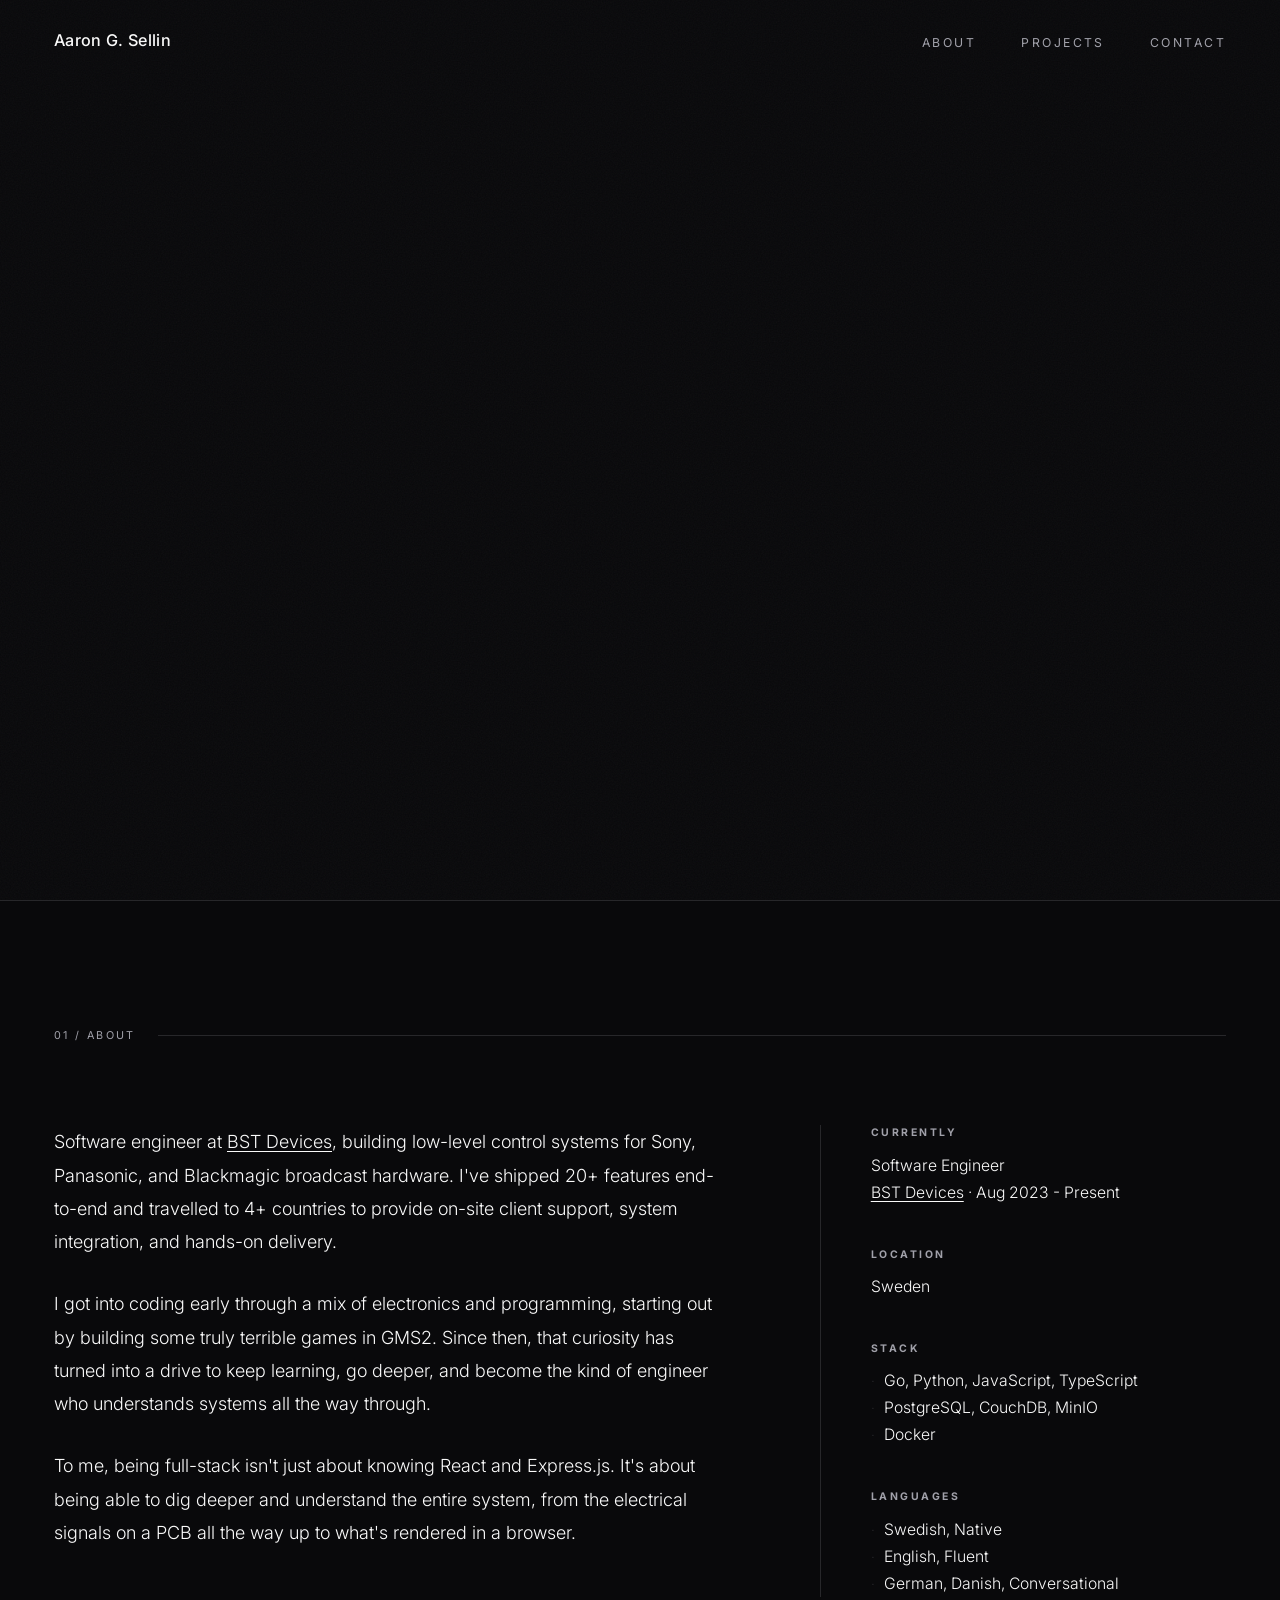
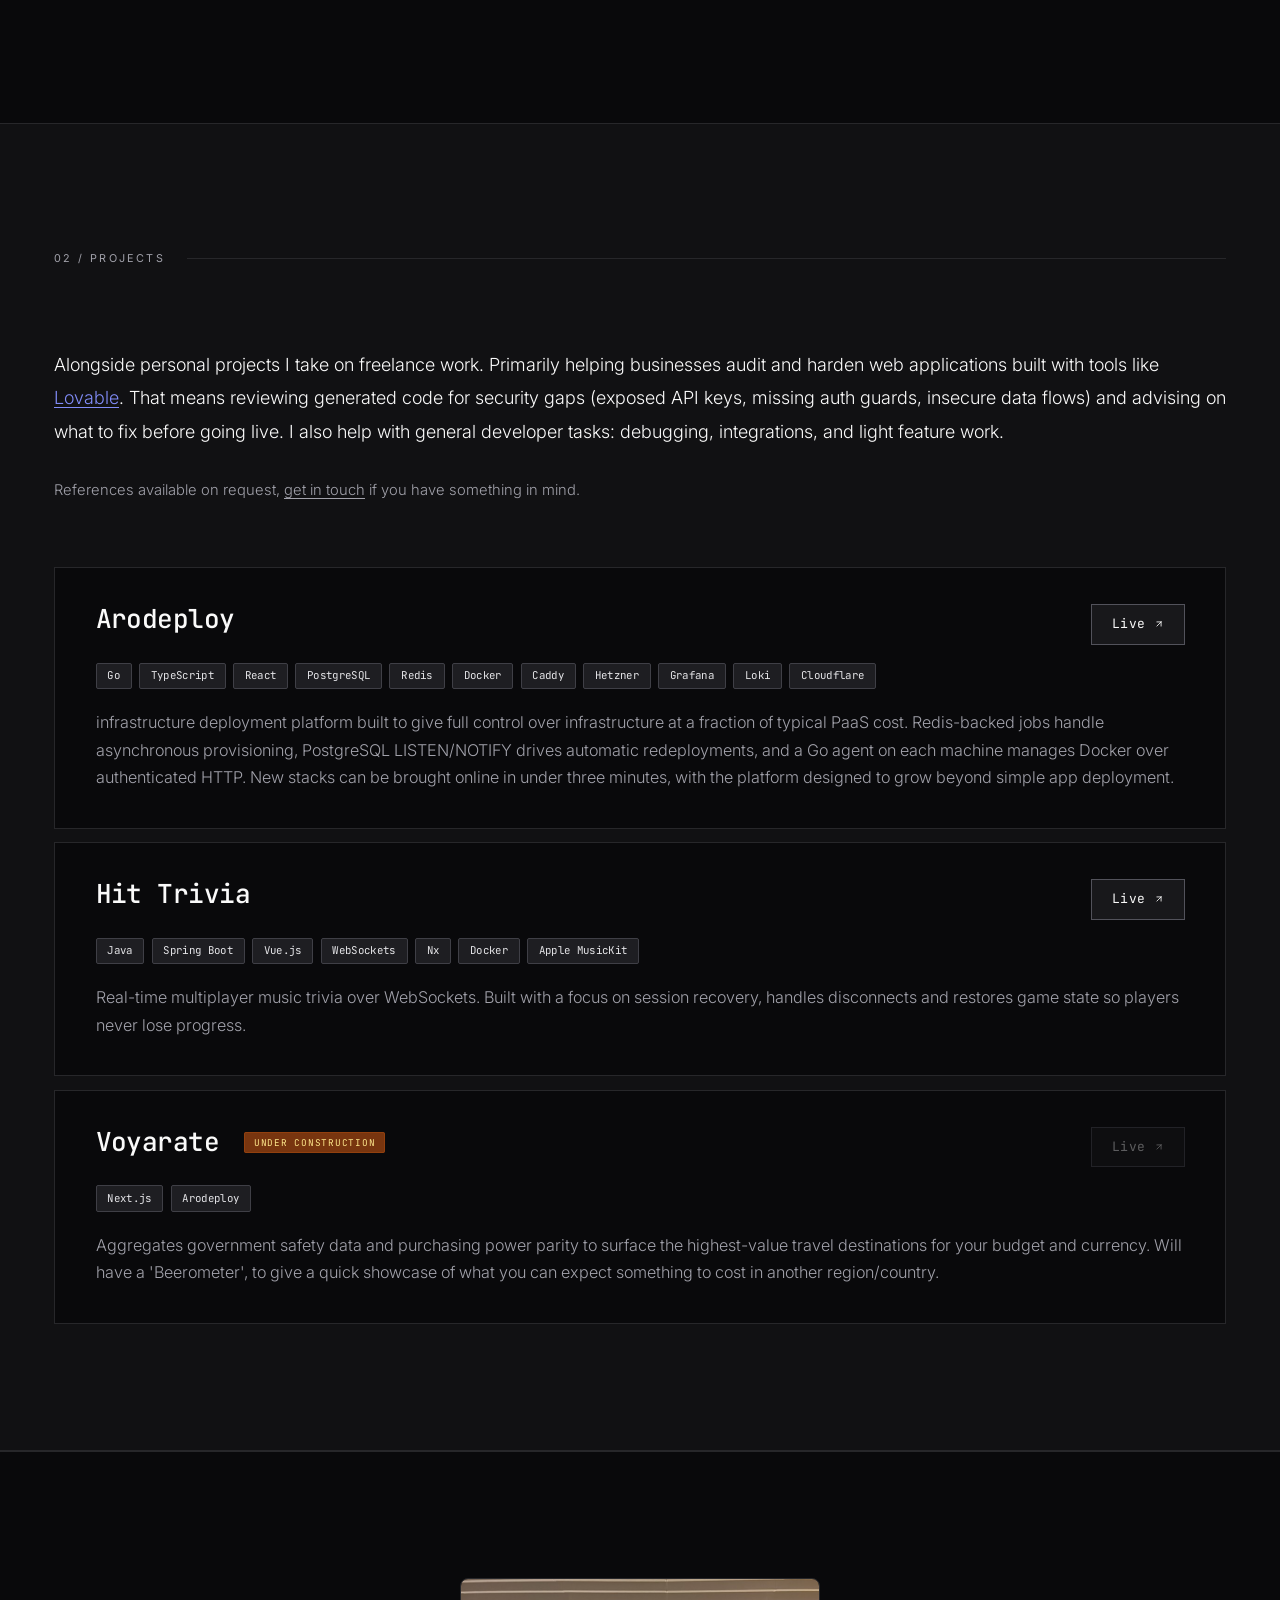
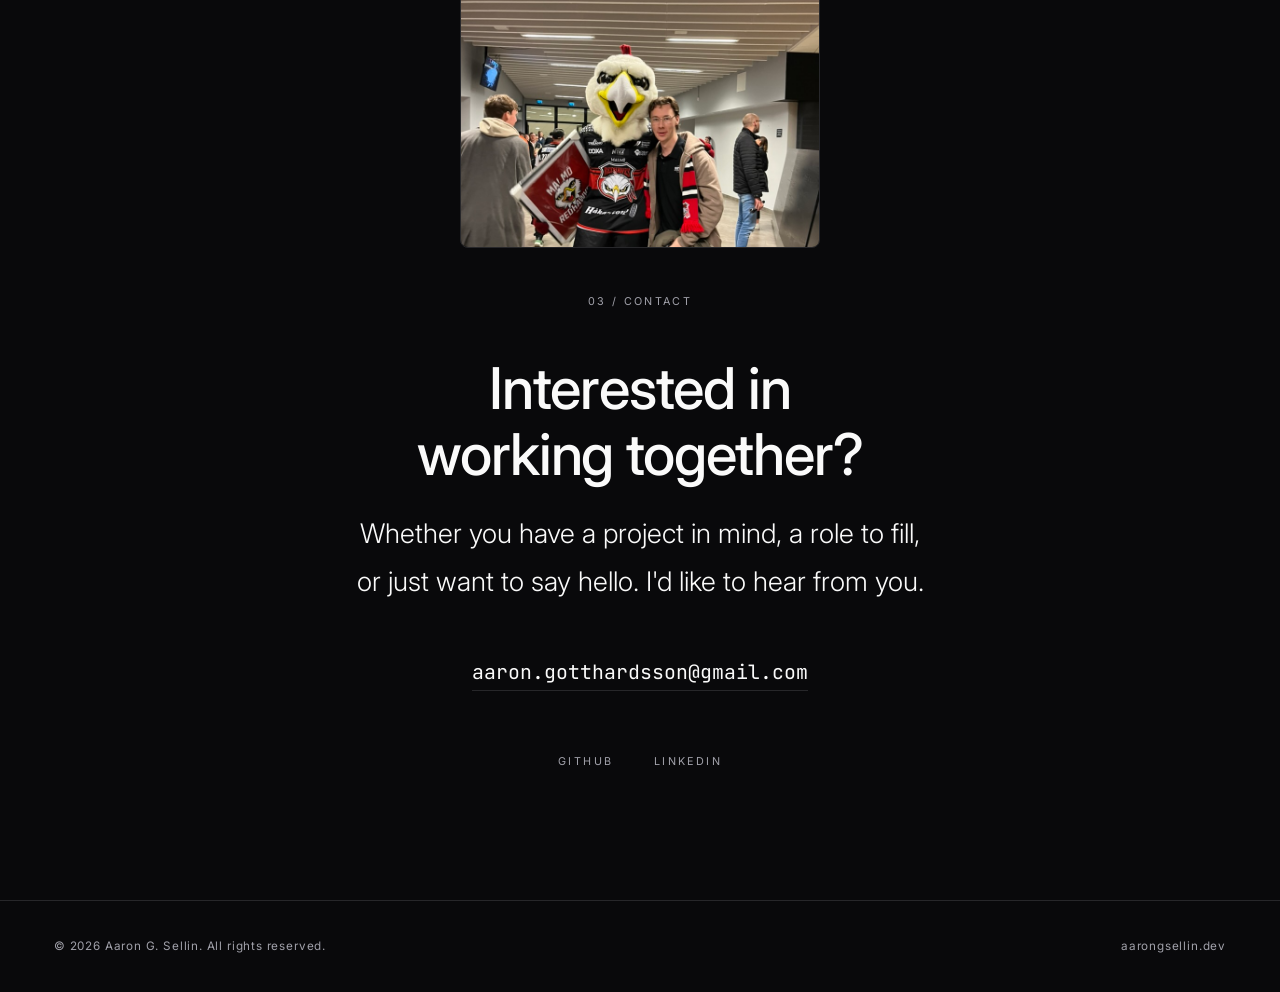
==== index.html @ 0155f25c "fix" ====
<!doctype html>
<html lang="en">
  <head>
    <meta charset="UTF-8" />
    <meta name="viewport" content="width=device-width, initial-scale=1.0" />
    <meta
      name="description"
      content="Aaron G. Sellin, Software Engineer based in Sweden, building systems that work at scale."
    />
    <title>Aaron G. Sellin</title>
    <link rel="icon" type="image/jpeg" href="me.jpeg" />

    <link rel="preconnect" href="https://fonts.googleapis.com" />
    <link rel="preconnect" href="https://fonts.gstatic.com" crossorigin />
    <link
      href="https://fonts.googleapis.com/css2?family=JetBrains+Mono:wght@400;500&family=Playfair+Display:wght@400;600&family=Inter:wght@300;400;500&display=swap"
      rel="stylesheet"
    />

    <style>
      *,
      *::before,
      *::after {
        box-sizing: border-box;
        margin: 0;
        padding: 0;
      }

      :root {
        --bg: #09090b;
        --surface: #111113;
        --border: #27272a;
        --text: #fafafa;
        --muted: #a1a1aa;
        --accent: #818cf8;
        --ease: cubic-bezier(0.16, 1, 0.3, 1);
      }

      html {
        scroll-behavior: smooth;
        font-size: 18px;
      }

      body {
        font-family: "Inter", system-ui, sans-serif;
        background: var(--bg);
        color: var(--text);
        line-height: 1.6;
        overflow-x: hidden;
        -webkit-font-smoothing: antialiased;
        scrollbar-width: none;
      }
      body::-webkit-scrollbar {
        display: none;
      }

      /* ─── NOISE GRAIN OVERLAY ────────────────────────────── */
      body::after {
        content: "";
        position: fixed;
        inset: 0;
        pointer-events: none;
        z-index: 9998;
        opacity: 0.04;
        background-image: url("data:image/svg+xml,%3Csvg xmlns='http://www.w3.org/2000/svg' width='300' height='300'%3E%3Cfilter id='n'%3E%3CfeTurbulence type='fractalNoise' baseFrequency='0.75' numOctaves='4' stitchTiles='stitch'/%3E%3C/filter%3E%3Crect width='300' height='300' filter='url(%23n)'/%3E%3C/svg%3E");
        background-repeat: repeat;
        background-size: 300px 300px;
      }

      /* ═══════════════════════════════════════
       INTRO OVERLAY
    ═══════════════════════════════════════ */
      #intro {
        position: fixed;
        inset: 0;
        background: #09090b;
        z-index: 10000;
        display: flex;
        flex-direction: row;
        align-items: center;
        justify-content: center;
        gap: 2.5rem;
        transition: transform 1.2s cubic-bezier(0.76, 0, 0.24, 1);
      }
      #intro.away {
        transform: translateY(-100%);
      }

      .intro-photo {
        width: clamp(200px, 15vw, 200px);
        height: clamp(200px, 15vw, 200px);
        border-radius: 80%;
        object-fit: cover;
        object-position: center middle;
        border: 1px solid #27272a;
        opacity: 0;
        animation: fadeUp 0.9s var(--ease) 0.6s forwards;
        flex-shrink: 0;
      }

      .intro-text {
        display: flex;
        flex-direction: column;
        gap: 1rem;
      }

      .intro-rule {
        width: 44px;
        height: 1px;
        background: #fafafa;
        transform-origin: left;
        transform: scaleX(0);
        animation: ruleIn 0.65s var(--ease) 0.3s forwards;
      }
      @keyframes ruleIn {
        to {
          transform: scaleX(1);
        }
      }

      .intro-name {
        font-family: "Playfair Display", serif;
        font-size: clamp(2.5rem, 7vw, 5.5rem);
        color: #fafafa;
        font-weight: 400;
        letter-spacing: 0.05em;
        opacity: 0;
        transform: translateY(12px);
        animation: fadeUp 0.9s var(--ease) 0.75s forwards;
      }
      .intro-sub {
        font-size: 0.62rem;
        letter-spacing: 0.28em;
        text-transform: uppercase;
        color: #71717a;
        opacity: 0;
        animation: fadeUp 0.8s var(--ease) 1.05s forwards;
      }
      @keyframes fadeUp {
        to {
          opacity: 1;
          transform: translateY(0);
        }
      }

      /* ═══════════════════════════════════════
       SITE WRAPPER
    ═══════════════════════════════════════ */
      #site {
        opacity: 0;
        transition: opacity 0.55s ease;
      }
      #site.visible {
        opacity: 1;
      }

      /* ═══════════════════════════════════════
       NAV
    ═══════════════════════════════════════ */
      #nav {
        position: fixed;
        top: 0;
        left: 0;
        right: 0;
        z-index: 100;
        padding: 1.5rem 3rem;
        display: flex;
        align-items: center;
        justify-content: space-between;
        border-bottom: 1px solid transparent;
        transition:
          background 0.4s ease,
          border-color 0.4s ease;
      }
      #nav.scrolled {
        background: rgba(9, 9, 11, 0.88);
        backdrop-filter: blur(16px);
        -webkit-backdrop-filter: blur(16px);
        border-color: var(--border);
      }

      .nav-logo {
        font-family: "Inter", system-ui, sans-serif;
        font-size: 0.9rem;
        font-weight: 500;
        letter-spacing: 0.02em;
        color: var(--text);
        text-decoration: none;
      }

      .nav-links {
        list-style: none;
        display: flex;
        gap: 2.5rem;
      }
      .nav-links a {
        font-size: 0.68rem;
        letter-spacing: 0.2em;
        text-transform: uppercase;
        color: var(--muted);
        text-decoration: none;
        transition: color 0.25s ease;
      }
      .nav-links a:hover {
        color: var(--text);
      }

      /* ═══════════════════════════════════════
       HERO
    ═══════════════════════════════════════ */
      #hero {
        min-height: 100vh;
        display: flex;
        flex-direction: column;
        justify-content: flex-end;
        padding: 8rem 3rem 5.5rem;
        position: relative;
      }

      .hero-inner {
        display: flex;
        align-items: center;
        gap: 2rem;
      }

      .hero-left {
        flex: 1;
        min-width: 0;
      }

      .hero-right {
        flex-shrink: 0;
      }

      .hero-side-photo {
        width: clamp(240px, 28vw, 420px);
        aspect-ratio: 2 / 3;
        object-fit: cover;
        object-position: center top;
        border-radius: 8px;
        border: 1px solid var(--border);
        opacity: 0;
        transform: translateY(10px);
        transition:
          opacity 0.9s ease 0.4s,
          transform 0.9s ease 0.4s;
      }
      body.ready .hero-side-photo {
        opacity: 1;
        transform: none;
      }

      .hero-name-row {
        display: flex;
        align-items: flex-end;
        gap: 3rem;
        margin-bottom: 3rem;
      }

      .hero-eyebrow {
        font-size: 0.62rem;
        letter-spacing: 0.25em;
        text-transform: uppercase;
        color: var(--muted);
        margin-bottom: 2.5rem;
        opacity: 0;
        transform: translateY(8px);
        transition:
          opacity 0.75s ease 0s,
          transform 0.75s ease 0s;
      }

      .hero-name {
        font-family: "Playfair Display", serif;
        font-size: clamp(3.2rem, 9.5vw, 9.5rem);
        font-weight: 400;
        line-height: 1;
        letter-spacing: -0.02em;
      }

      /* mask-reveal per word */
      .hero-word {
        display: block;
        overflow: hidden;
        line-height: 1.12;
      }
      .hero-word > span {
        display: block;
        transform: translateY(104%);
        transition: transform 1s var(--ease);
      }

      .hero-desc {
        font-size: 0.95rem;
        font-weight: 300;
        color: var(--muted);
        max-width: 400px;
        line-height: 1.8;
        margin-bottom: 2.75rem;
        opacity: 0;
        transform: translateY(10px);
        transition:
          opacity 0.75s ease 0s,
          transform 0.75s ease 0s;
      }

      .hero-cta {
        display: flex;
        gap: 2rem;
        align-items: center;
      }
      .cta-link {
        font-size: 0.65rem;
        letter-spacing: 0.2em;
        text-transform: uppercase;
        color: var(--muted);
        text-decoration: none;
        display: inline-flex;
        align-items: center;
        gap: 0.45rem;
        opacity: 0;
        transform: translateY(8px);
        transition:
          opacity 0.75s ease 0s,
          transform 0.75s ease 0s,
          color 0.25s ease;
      }
      .cta-link:hover {
        color: var(--text);
      }
      .cta-link .arrow {
        font-size: 0.85rem;
      }

      /* ── ready state (added by JS after intro) ── */
      body.ready .hero-eyebrow,
      body.ready .hero-desc {
        opacity: 1;
        transform: none;
        transition-delay: 0.05s;
      }
      body.ready .cta-link {
        opacity: 1;
        transform: none;
        transition-delay: 0.15s;
      }

      body.ready .hero-word:nth-child(1) > span {
        transition-delay: 0.04s;
      }
      body.ready .hero-word:nth-child(2) > span {
        transition-delay: 0.2s;
      }
      body.ready .hero-word > span {
        transform: none;
      }

      /* ═══════════════════════════════════════
       SHARED SECTION CHROME
    ═══════════════════════════════════════ */
      .section-wrap {
        padding: 7rem 3rem;
      }
      .section-inner {
        max-width: 1200px;
        margin: 0 auto;
      }

      .kicker {
        display: flex;
        align-items: center;
        gap: 1.25rem;
        margin-bottom: 4.5rem;
      }
      .kicker > span {
        font-size: 0.6rem;
        letter-spacing: 0.22em;
        text-transform: uppercase;
        color: var(--muted);
        white-space: nowrap;
      }
      .kicker > hr {
        flex: 1;
        border: none;
        border-top: 1px solid var(--border);
      }

      /* ═══════════════════════════════════════
       ABOUT
    ═══════════════════════════════════════ */
      #about {
        border-top: 1px solid var(--border);
      }

      .about-grid {
        display: grid;
        grid-template-columns: 5fr 3fr;
        gap: 5rem;
        align-items: start;
      }

      .about-photo {
        width: 100%;
        max-width: 360px;
        aspect-ratio: 4 / 3;
        object-fit: cover;
        object-position: center 30%;
        border-radius: 8px;
        border: 1px solid var(--border);
        margin: 0 auto 2.5rem;
        display: block;
      }

      .about-bio p {
        font-size: 1rem;
        font-weight: 300;
        line-height: 1.85;
        color: var(--text);
        margin-bottom: 1.6rem;
      }
      .about-bio p:last-child {
        margin-bottom: 0;
      }

      .about-sidebar {
        display: flex;
        flex-direction: column;
        gap: 2.25rem;
        border-left: 1px solid var(--border);
        padding-left: 2.75rem;
      }

      .fact > h5 {
        font-size: 0.58rem;
        letter-spacing: 0.24em;
        text-transform: uppercase;
        color: var(--muted);
        margin-bottom: 0.55rem;
      }
      .fact p,
      .fact ul {
        font-size: 0.875rem;
        line-height: 1.72;
        color: var(--text);
        font-weight: 300;
      }
      .fact ul {
        list-style: none;
      }
      .fact ul li {
        display: flex;
        gap: 0.5rem;
        align-items: baseline;
      }
      .fact ul li::before {
        content: "·";
        color: var(--border);
        flex-shrink: 0;
        font-size: 0.75rem;
      }

      /* ═══════════════════════════════════════
       PROJECTS
    ═══════════════════════════════════════ */
      #projects {
        background: var(--surface);
        border-top: 1px solid var(--border);
        border-bottom: 1px solid var(--border);
      }

      .project-item {
        position: relative;
        padding: 2rem 2.25rem;
        border: 1px solid var(--border);
        background: var(--bg);
        margin-bottom: 0.75rem;
        transition:
          border-color 0.25s ease,
          box-shadow 0.25s ease,
          transform 0.25s var(--ease);
      }
      .project-item:last-child {
        margin-bottom: 0;
      }
      .project-item:hover {
        border-color: var(--text);
        box-shadow: 4px 4px 0 var(--border);
        transform: translate(-2px, -2px);
      }

      .proj-header {
        display: flex;
        align-items: flex-start;
        justify-content: space-between;
        gap: 1.5rem;
        margin-bottom: 1rem;
      }

      .proj-name {
        font-family: "JetBrains Mono", monospace;
        font-size: 1.45rem;
        font-weight: 500;
        line-height: 1.15;
        letter-spacing: -0.02em;
      }

      .proj-tags {
        display: flex;
        flex-wrap: wrap;
        gap: 0.4rem;
        margin-bottom: 1.1rem;
      }
      .tag {
        font-family: "JetBrains Mono", monospace;
        font-size: 0.6rem;
        letter-spacing: 0.03em;
        color: #e4e4e7;
        background: #1e1e22;
        border: 1px solid #3f3f46;
        padding: 0.2rem 0.6rem;
        border-radius: 2px;
      }

      .proj-desc {
        font-size: 0.9rem;
        font-weight: 300;
        line-height: 1.7;
        color: var(--muted);
        margin-top: 0.9rem;
      }

      .proj-roadmap {
        margin-top: 1.5rem;
        padding-top: 1.25rem;
        border-top: 1px solid var(--border);
      }
      .proj-roadmap-label {
        font-family: "JetBrains Mono", monospace;
        font-size: 0.52rem;
        letter-spacing: 0.18em;
        text-transform: uppercase;
        color: var(--accent);
        margin-bottom: 0.75rem;
      }
      .proj-roadmap p {
        font-size: 0.9rem;
        font-weight: 300;
        line-height: 1.7;
        color: var(--muted);
        margin-bottom: 0.6rem;
      }
      .proj-roadmap p:last-child {
        margin-bottom: 0;
      }

      .proj-links {
        display: flex;
        flex-direction: row;
        gap: 0.6rem;
        align-items: center;
        flex-shrink: 0;
      }
      .proj-link {
        font-family: "JetBrains Mono", monospace;
        font-size: 0.72rem;
        letter-spacing: 0.04em;
        color: var(--text);
        text-decoration: none;
        display: inline-flex;
        align-items: center;
        gap: 0.45rem;
        border: 1px solid #52525b;
        background: #18181b;
        padding: 0.5rem 1.1rem;
        white-space: nowrap;
        transition:
          background 0.2s ease,
          color 0.2s ease,
          border-color 0.2s ease;
      }
      .proj-link:hover {
        background: var(--accent);
        color: #fff;
        border-color: var(--accent);
      }
      .proj-link.disabled {
        opacity: 0.35;
        cursor: not-allowed;
        pointer-events: none;
      }
      .proj-link svg {
        width: 10px;
        height: 10px;
        stroke: currentColor;
        fill: none;
        stroke-width: 2;
        stroke-linecap: round;
        stroke-linejoin: round;
      }

      /* ═══════════════════════════════════════
       CONTACT
    ═══════════════════════════════════════ */
      #contact {
        border-top: 1px solid var(--border);
      }

      .contact-center {
        max-width: 580px;
        margin: 0 auto;
        text-align: center;
      }
      .contact-kicker {
        font-size: 0.6rem;
        letter-spacing: 0.22em;
        text-transform: uppercase;
        color: var(--muted);
        margin-bottom: 2.5rem;
      }
      .contact-heading {
        font-family: "Inter", system-ui, sans-serif;
        font-size: clamp(2rem, 4.5vw, 3.5rem);
        font-weight: 500;
        line-height: 1.15;
        margin-bottom: 1.25rem;
        letter-spacing: -0.02em;
      }
      .contact-heading em {
        font-style: normal;
      }

      .contact-sub {
        font-size: 1.5rem;
        font-weight: 300;
        /* color: var(--muted); */
        line-height: 1.8;
        margin-bottom: 2.75rem;
      }
      .contact-email {
        display: inline-block;
        font-family: "JetBrains Mono", monospace;
        font-size: clamp(0.85rem, 2vw, 1.1rem);
        color: var(--text);
        text-decoration: none;
        border-bottom: 1px solid var(--border);
        padding-bottom: 0.12rem;
        margin-bottom: 3rem;
        transition: color 0.25s ease;
      }
      .contact-email:hover {
        color: var(--accent);
      }

      .social-row {
        list-style: none;
        display: flex;
        justify-content: center;
        gap: 2.25rem;
      }
      .social-row a {
        font-size: 0.6rem;
        letter-spacing: 0.22em;
        text-transform: uppercase;
        color: var(--muted);
        text-decoration: none;
        transition: color 0.25s ease;
      }
      .social-row a:hover {
        color: var(--text);
      }

      /* ═══════════════════════════════════════
       FOOTER
    ═══════════════════════════════════════ */
      footer {
        border-top: 1px solid var(--border);
        padding: 2rem 3rem;
        display: flex;
        align-items: center;
        justify-content: space-between;
      }
      footer p {
        font-size: 0.65rem;
        letter-spacing: 0.07em;
        color: var(--muted);
      }

      /* ═══════════════════════════════════════
       SCROLL REVEAL UTILITY
    ═══════════════════════════════════════ */
      .reveal {
        opacity: 0;
        transform: translateY(22px);
        transition:
          opacity 0.85s ease,
          transform 0.85s ease;
      }
      .reveal.in {
        opacity: 1;
        transform: none;
      }

      /* staggered children */
      .stagger > .reveal:nth-child(1) {
        transition-delay: 0s;
      }
      .stagger > .reveal:nth-child(2) {
        transition-delay: 0.1s;
      }
      .stagger > .reveal:nth-child(3) {
        transition-delay: 0.2s;
      }
      .stagger > .reveal:nth-child(4) {
        transition-delay: 0.3s;
      }

      /* ═══════════════════════════════════════
       RESPONSIVE
    ═══════════════════════════════════════ */
      @media (max-width: 960px) {
        #nav {
          padding: 1.25rem 1.75rem;
        }
        #hero {
          padding: 7rem 1.75rem 4.5rem;
        }
        .hero-inner {
          flex-direction: column-reverse;
          align-items: flex-start;
          gap: 2rem;
        }
        .hero-side-photo {
          width: clamp(120px, 40vw, 220px);
          aspect-ratio: 2 / 3;
        }
        .section-wrap {
          padding: 5.5rem 1.75rem;
        }

        .about-grid {
          grid-template-columns: 1fr;
          gap: 3.5rem;
        }
        .about-sidebar {
          border-left: none;
          padding-left: 0;
          border-top: 1px solid var(--border);
          padding-top: 3rem;
          display: grid;
          grid-template-columns: 1fr 1fr;
          gap: 1.75rem 2.5rem;
        }

        .project-item {
          padding: 1.5rem 1.25rem;
        }
        .proj-header {
          flex-direction: column;
          gap: 0.75rem;
        }
        .proj-links {
          flex-direction: row;
          align-items: center;
          justify-content: flex-start;
        }
        .project-item:hover {
          transform: none;
          box-shadow: none;
        }

        footer {
          flex-direction: column;
          gap: 0.5rem;
          text-align: center;
        }
      }

      @media (max-width: 560px) {
        .nav-links {
          display: none;
        }
        .about-sidebar {
          grid-template-columns: 1fr;
        }
        #hero {
          justify-content: center;
        }
        .hero-side-photo {
          width: clamp(100px, 35vw, 160px);
        }
      }
    </style>
  </head>
  <body>
    <div id="intro" aria-hidden="true">
      <img src="me.jpeg" alt="Aaron G. Sellin" class="intro-photo" />
      <div class="intro-text">
        <div class="intro-rule"></div>
        <p class="intro-name">Aaron G. Sellin</p>
        <p class="intro-sub">Software Engineer</p>
      </div>
    </div>

    <div id="site">
      <nav id="nav" role="navigation" aria-label="Main navigation">
        <a href="#hero" class="nav-logo">Aaron G. Sellin</a>
        <ul class="nav-links">
          <li><a href="#about">About</a></li>
          <li><a href="#projects">Projects</a></li>
          <li><a href="#contact">Contact</a></li>
        </ul>
      </nav>

      <section id="hero" aria-labelledby="hero-heading">
        <p class="hero-eyebrow">aarongsellin.dev</p>

        <div class="hero-inner">
          <div class="hero-left">
            <div class="hero-name-row">
              <h1 class="hero-name" id="hero-heading">
                <span class="hero-word"><span>Aaron</span></span>
                <span class="hero-word"><span>G.&nbsp;Sellin</span></span>
              </h1>
            </div>

            <p class="hero-desc">
              Software engineer based in Sweden, building systems that work at
              scale. Broadcast hardware control, developer infrastructure, and
              consumer products.
            </p>

            <div class="hero-cta">
              <a href="#projects" class="cta-link"
                >Projects <span class="arrow">↓</span></a
              >
              <a href="#contact" class="cta-link"
                >Get in touch <span class="arrow">→</span></a
              >
            </div>
          </div>
          <div class="hero-right">
            <img
              src="me3.jpeg"
              alt="Aaron in the Alps"
              class="hero-side-photo"
            />
          </div>
        </div>
      </section>

      <section id="about" class="section-wrap">
        <div class="section-inner">
          <div class="kicker">
            <span>01 / About</span>
            <hr />
          </div>

          <div class="about-grid">
            <div class="about-bio reveal">
              <p>
                Software engineer at
                <a
                  href="https://www.bstdevices.com"
                  target="_blank"
                  rel="noopener noreferrer"
                  style="color: inherit; text-underline-offset: 3px"
                  >BST Devices</a
                >, building low-level control systems for Sony, Panasonic, and
                Blackmagic broadcast hardware. I've shipped 20+ features
                end-to-end and travelled to 4+ countries to provide on-site
                client support, system integration, and hands-on delivery.
              </p>
              <p>
                I got into coding early through a mix of electronics and
                programming, starting out by building some truly terrible games
                in GMS2. Since then, that curiosity has turned into a drive to
                keep learning, go deeper, and become the kind of engineer who
                understands systems all the way through.
              </p>
              <p>
                To me, being full-stack isn't just about knowing React and
                Express.js. It's about being able to dig deeper and understand
                the entire system, from the electrical signals on a PCB all the
                way up to what's rendered in a browser.
              </p>
            </div>

            <div class="about-sidebar stagger">
              <div class="fact reveal">
                <h5>Currently</h5>
                <p>
                  Software Engineer<br /><a
                    href="https://www.bstdevices.com"
                    target="_blank"
                    rel="noopener noreferrer"
                    style="color: inherit; text-underline-offset: 3px"
                    >BST Devices</a
                  >
                  · Aug 2023 - Present
                </p>
              </div>
              <div class="fact reveal">
                <h5>Location</h5>
                <p>Sweden</p>
              </div>
              <div class="fact reveal">
                <h5>Stack</h5>
                <ul>
                  <li>Go, Python, JavaScript, TypeScript</li>
                  <li>PostgreSQL, CouchDB, MinIO</li>
                  <li>Docker</li>
                </ul>
              </div>
              <div class="fact reveal">
                <h5>Languages</h5>
                <ul>
                  <li>Swedish, Native</li>
                  <li>English, Fluent</li>
                  <li>German, Danish, Conversational</li>
                </ul>
              </div>
            </div>
          </div>
        </div>
      </section>

      <section id="projects" class="section-wrap">
        <div class="section-inner">
          <div class="kicker">
            <span>02 / Projects</span>
            <hr />
          </div>

          <div class="about-bio reveal" style="margin-bottom: 3.5rem">
            <p>
              Alongside personal projects I take on freelance work. Primarily
              helping businesses audit and harden web applications built with
              tools like
              <a
                href="https://lovable.dev"
                target="_blank"
                rel="noopener noreferrer"
                style="
                  color: var(--accent);
                  text-decoration: underline;
                  text-underline-offset: 3px;
                "
                >Lovable</a
              >. That means reviewing generated code for security gaps (exposed
              API keys, missing auth guards, insecure data flows) and advising
              on what to fix before going live. I also help with general
              developer tasks: debugging, integrations, and light feature work.
            </p>
            <p
              style="font-size: 0.82rem; color: var(--muted); font-weight: 300"
            >
              References available on request,
              <a
                href="mailto:aaron.gotthardsson@gmail.com"
                style="color: inherit; text-underline-offset: 3px"
                >get in touch</a
              >
              if you have something in mind.
            </p>
          </div>

          <div class="project-item reveal">
            <div class="proj-header">
              <h3 class="proj-name">Arodeploy</h3>
              <div class="proj-links">
                <a
                  href="https://www.arodeploy.com"
                  class="proj-link"
                  target="_blank"
                  rel="noopener noreferrer"
                >
                  Live
                  <svg viewBox="0 0 24 24">
                    <path d="M7 17L17 7M17 7H7M17 7v10" />
                  </svg>
                </a>
              </div>
            </div>
            <div class="proj-tags">
              <span class="tag">Go</span>
              <span class="tag">TypeScript</span>
              <span class="tag">React</span>
              <span class="tag">PostgreSQL</span>
              <span class="tag">Redis</span>
              <span class="tag">Docker</span>
              <span class="tag">Caddy</span>
              <span class="tag">Hetzner</span>
              <span class="tag">Grafana</span>
              <span class="tag">Loki</span>
              <span class="tag">Cloudflare</span>
            </div>
            <p class="proj-desc">
              infrastructure deployment platform built to give full control over
              infrastructure at a fraction of typical PaaS cost. Redis-backed
              jobs handle asynchronous provisioning, PostgreSQL LISTEN/NOTIFY
              drives automatic redeployments, and a Go agent on each machine
              manages Docker over authenticated HTTP. New stacks can be brought
              online in under three minutes, with the platform designed to grow
              beyond simple app deployment.
            </p>
          </div>

          <div class="project-item reveal">
            <div class="proj-header">
              <h3 class="proj-name">Hit Trivia</h3>
              <div class="proj-links">
                <a
                  href="https://www.hittrivia.com"
                  class="proj-link"
                  target="_blank"
                  rel="noopener noreferrer"
                >
                  Live
                  <svg viewBox="0 0 24 24">
                    <path d="M7 17L17 7M17 7H7M17 7v10" />
                  </svg>
                </a>
              </div>
            </div>
            <div class="proj-tags">
              <span class="tag">Java</span>
              <span class="tag">Spring Boot</span>
              <span class="tag">Vue.js</span>
              <span class="tag">WebSockets</span>
              <span class="tag">Nx</span>
              <span class="tag">Docker</span>
              <span class="tag">Apple MusicKit</span>
            </div>
            <p class="proj-desc">
              Real-time multiplayer music trivia over WebSockets. Built with a
              focus on session recovery, handles disconnects and restores game
              state so players never lose progress.
            </p>
          </div>

          <div class="project-item reveal">
            <div class="proj-header">
              <h3 class="proj-name">
                Voyarate
                <span
                  style="
                    font-family: &quot;JetBrains Mono&quot;, monospace;
                    font-size: 0.52rem;
                    font-weight: 400;
                    letter-spacing: 0.08em;
                    text-transform: uppercase;
                    background: #78350f;
                    color: #fde68a;
                    border: 1px solid #92400e;
                    padding: 0.15rem 0.5rem;
                    border-radius: 2px;
                    vertical-align: middle;
                    margin-left: 0.5rem;
                  "
                  >Under construction</span
                >
              </h3>
              <div class="proj-links">
                <a href="#" class="proj-link disabled" aria-disabled="true">
                  Live
                  <svg viewBox="0 0 24 24">
                    <path d="M7 17L17 7M17 7H7M17 7v10" />
                  </svg>
                </a>
              </div>
            </div>
            <div class="proj-tags">
              <span class="tag">Next.js</span>
              <span class="tag">Arodeploy</span>
            </div>
            <p class="proj-desc">
              Aggregates government safety data and purchasing power parity to
              surface the highest-value travel destinations for your budget and
              currency. Will have a 'Beerometer', to give a quick showcase of
              what you can expect something to cost in another region/country.
            </p>
          </div>
        </div>
      </section>

      <section id="contact" class="section-wrap">
        <div class="contact-center">
          <img
            src="me2.jpeg"
            alt="Aaron at a Malmö Redhawks game"
            class="about-photo"
          />
          <p class="contact-kicker">03 / Contact</p>
          <h2 class="contact-heading reveal">
            Interested in<br />working together?
          </h2>
          <p class="contact-sub reveal">
            Whether you have a project in mind, a role to fill, or just want to
            say hello. I'd like to hear from you.
          </p>
          <a
            href="mailto:aaron.gotthardsson@gmail.com"
            class="contact-email reveal"
          >
            aaron.gotthardsson@gmail.com
          </a>
          <ul class="social-row reveal">
            <li>
              <a
                href="https://github.com/aarongsellin"
                target="_blank"
                rel="noopener noreferrer"
                >GitHub</a
              >
            </li>
            <li>
              <a
                href="https://www.linkedin.com/in/aaron-gotthardsson-sellin/"
                target="_blank"
                rel="noopener noreferrer"
                >LinkedIn</a
              >
            </li>
          </ul>
        </div>
      </section>

      <footer>
        <p>© 2026 Aaron G. Sellin. All rights reserved.</p>
        <p>aarongsellin.dev</p>
      </footer>
    </div>

    <script>
      (() => {
        "use strict";

        const intro = document.getElementById("intro");
        const site = document.getElementById("site");
        const nav = document.getElementById("nav");

        const INTRO_HOLD = 2350;
        const INTRO_OUT = 1200;

        function revealContent() {
          document.body.classList.add("ready");
        }

        setTimeout(() => {
          intro.classList.add("away");
          site.classList.add("visible");
          setTimeout(() => {
            intro.style.display = "none";
            revealContent();
          }, INTRO_OUT);
        }, INTRO_HOLD);

        window.addEventListener(
          "scroll",
          () => {
            nav.classList.toggle("scrolled", window.scrollY > 55);
          },
          { passive: true },
        );

        const revEls = document.querySelectorAll(".reveal");
        const io = new IntersectionObserver(
          (entries) => {
            entries.forEach((e) => {
              if (e.isIntersecting) {
                e.target.classList.add("in");
                io.unobserve(e.target);
              }
            });
          },
          { threshold: 0.1, rootMargin: "0px 0px -30px 0px" },
        );

        revEls.forEach((el) => io.observe(el));
      })();
    </script>
  </body>
</html>
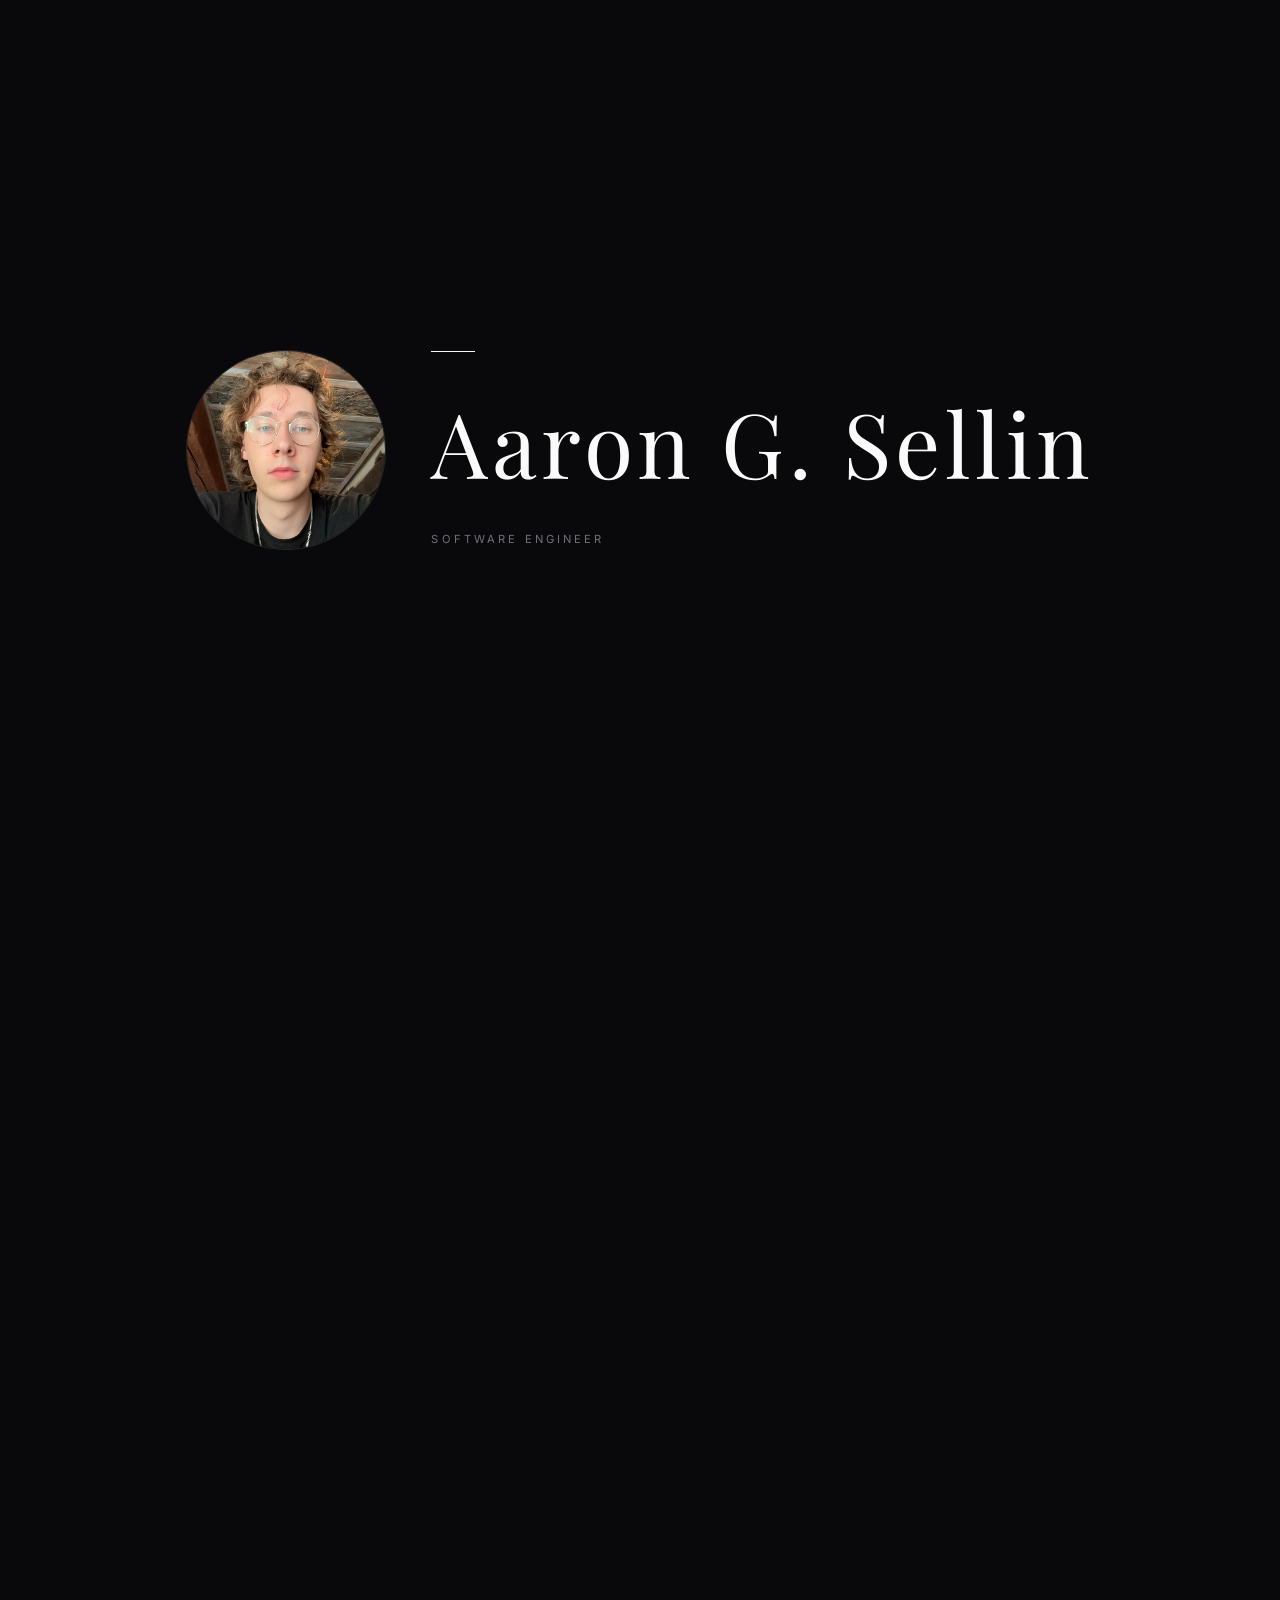
==== commit 21669871: "better project description" ====
--- a/index.html
+++ b/index.html
@@ -17,780 +17,9 @@
       rel="stylesheet"
     />
 
-    <style>
-      *,
-      *::before,
-      *::after {
-        box-sizing: border-box;
-        margin: 0;
-        padding: 0;
-      }
-
-      :root {
-        --bg: #09090b;
-        --surface: #111113;
-        --border: #27272a;
-        --text: #fafafa;
-        --muted: #a1a1aa;
-        --accent: #818cf8;
-        --ease: cubic-bezier(0.16, 1, 0.3, 1);
-      }
-
-      html {
-        scroll-behavior: smooth;
-        font-size: 18px;
-      }
-
-      body {
-        font-family: "Inter", system-ui, sans-serif;
-        background: var(--bg);
-        color: var(--text);
-        line-height: 1.6;
-        overflow-x: hidden;
-        -webkit-font-smoothing: antialiased;
-        scrollbar-width: none;
-      }
-      body::-webkit-scrollbar {
-        display: none;
-      }
-
-      /* ─── NOISE GRAIN OVERLAY ────────────────────────────── */
-      body::after {
-        content: "";
-        position: fixed;
-        inset: 0;
-        pointer-events: none;
-        z-index: 9998;
-        opacity: 0.04;
-        background-image: url("data:image/svg+xml,%3Csvg xmlns='http://www.w3.org/2000/svg' width='300' height='300'%3E%3Cfilter id='n'%3E%3CfeTurbulence type='fractalNoise' baseFrequency='0.75' numOctaves='4' stitchTiles='stitch'/%3E%3C/filter%3E%3Crect width='300' height='300' filter='url(%23n)'/%3E%3C/svg%3E");
-        background-repeat: repeat;
-        background-size: 300px 300px;
-      }
-
-      /* ═══════════════════════════════════════
-       INTRO OVERLAY
-    ═══════════════════════════════════════ */
-      #intro {
-        position: fixed;
-        inset: 0;
-        background: #09090b;
-        z-index: 10000;
-        display: flex;
-        flex-direction: row;
-        align-items: center;
-        justify-content: center;
-        gap: 2.5rem;
-        transition: transform 1.2s cubic-bezier(0.76, 0, 0.24, 1);
-      }
-      #intro.away {
-        transform: translateY(-100%);
-      }
-
-      .intro-photo {
-        width: clamp(200px, 15vw, 200px);
-        height: clamp(200px, 15vw, 200px);
-        border-radius: 80%;
-        object-fit: cover;
-        object-position: center middle;
-        border: 1px solid #27272a;
-        opacity: 0;
-        animation: fadeUp 0.9s var(--ease) 0.6s forwards;
-        flex-shrink: 0;
-      }
-
-      .intro-text {
-        display: flex;
-        flex-direction: column;
-        gap: 1rem;
-      }
-
-      .intro-rule {
-        width: 44px;
-        height: 1px;
-        background: #fafafa;
-        transform-origin: left;
-        transform: scaleX(0);
-        animation: ruleIn 0.65s var(--ease) 0.3s forwards;
-      }
-      @keyframes ruleIn {
-        to {
-          transform: scaleX(1);
-        }
-      }
-
-      .intro-name {
-        font-family: "Playfair Display", serif;
-        font-size: clamp(2.5rem, 7vw, 5.5rem);
-        color: #fafafa;
-        font-weight: 400;
-        letter-spacing: 0.05em;
-        opacity: 0;
-        transform: translateY(12px);
-        animation: fadeUp 0.9s var(--ease) 0.75s forwards;
-      }
-      .intro-sub {
-        font-size: 0.62rem;
-        letter-spacing: 0.28em;
-        text-transform: uppercase;
-        color: #71717a;
-        opacity: 0;
-        animation: fadeUp 0.8s var(--ease) 1.05s forwards;
-      }
-      @keyframes fadeUp {
-        to {
-          opacity: 1;
-          transform: translateY(0);
-        }
-      }
-
-      /* ═══════════════════════════════════════
-       SITE WRAPPER
-    ═══════════════════════════════════════ */
-      #site {
-        opacity: 0;
-        transition: opacity 0.55s ease;
-      }
-      #site.visible {
-        opacity: 1;
-      }
-
-      /* ═══════════════════════════════════════
-       NAV
-    ═══════════════════════════════════════ */
-      #nav {
-        position: fixed;
-        top: 0;
-        left: 0;
-        right: 0;
-        z-index: 100;
-        padding: 1.5rem 3rem;
-        display: flex;
-        align-items: center;
-        justify-content: space-between;
-        border-bottom: 1px solid transparent;
-        transition:
-          background 0.4s ease,
-          border-color 0.4s ease;
-      }
-      #nav.scrolled {
-        background: rgba(9, 9, 11, 0.88);
-        backdrop-filter: blur(16px);
-        -webkit-backdrop-filter: blur(16px);
-        border-color: var(--border);
-      }
-
-      .nav-logo {
-        font-family: "Inter", system-ui, sans-serif;
-        font-size: 0.9rem;
-        font-weight: 500;
-        letter-spacing: 0.02em;
-        color: var(--text);
-        text-decoration: none;
-      }
-
-      .nav-links {
-        list-style: none;
-        display: flex;
-        gap: 2.5rem;
-      }
-      .nav-links a {
-        font-size: 0.68rem;
-        letter-spacing: 0.2em;
-        text-transform: uppercase;
-        color: var(--muted);
-        text-decoration: none;
-        transition: color 0.25s ease;
-      }
-      .nav-links a:hover {
-        color: var(--text);
-      }
-
-      /* ═══════════════════════════════════════
-       HERO
-    ═══════════════════════════════════════ */
-      #hero {
-        min-height: 100vh;
-        display: flex;
-        flex-direction: column;
-        justify-content: flex-end;
-        padding: 8rem 3rem 5.5rem;
-        position: relative;
-      }
-
-      .hero-inner {
-        display: flex;
-        align-items: center;
-        gap: 2rem;
-      }
-
-      .hero-left {
-        flex: 1;
-        min-width: 0;
-      }
-
-      .hero-right {
-        flex-shrink: 0;
-      }
-
-      .hero-side-photo {
-        width: clamp(240px, 28vw, 420px);
-        aspect-ratio: 2 / 3;
-        object-fit: cover;
-        object-position: center top;
-        border-radius: 8px;
-        border: 1px solid var(--border);
-        opacity: 0;
-        transform: translateY(10px);
-        transition:
-          opacity 0.9s ease 0.4s,
-          transform 0.9s ease 0.4s;
-      }
-      body.ready .hero-side-photo {
-        opacity: 1;
-        transform: none;
-      }
-
-      .hero-name-row {
-        display: flex;
-        align-items: flex-end;
-        gap: 3rem;
-        margin-bottom: 3rem;
-      }
-
-      .hero-eyebrow {
-        font-size: 0.62rem;
-        letter-spacing: 0.25em;
-        text-transform: uppercase;
-        color: var(--muted);
-        margin-bottom: 2.5rem;
-        opacity: 0;
-        transform: translateY(8px);
-        transition:
-          opacity 0.75s ease 0s,
-          transform 0.75s ease 0s;
-      }
-
-      .hero-name {
-        font-family: "Playfair Display", serif;
-        font-size: clamp(3.2rem, 9.5vw, 9.5rem);
-        font-weight: 400;
-        line-height: 1;
-        letter-spacing: -0.02em;
-      }
-
-      /* mask-reveal per word */
-      .hero-word {
-        display: block;
-        overflow: hidden;
-        line-height: 1.12;
-      }
-      .hero-word > span {
-        display: block;
-        transform: translateY(104%);
-        transition: transform 1s var(--ease);
-      }
-
-      .hero-desc {
-        font-size: 0.95rem;
-        font-weight: 300;
-        color: var(--muted);
-        max-width: 400px;
-        line-height: 1.8;
-        margin-bottom: 2.75rem;
-        opacity: 0;
-        transform: translateY(10px);
-        transition:
-          opacity 0.75s ease 0s,
-          transform 0.75s ease 0s;
-      }
-
-      .hero-cta {
-        display: flex;
-        gap: 2rem;
-        align-items: center;
-      }
-      .cta-link {
-        font-size: 0.65rem;
-        letter-spacing: 0.2em;
-        text-transform: uppercase;
-        color: var(--muted);
-        text-decoration: none;
-        display: inline-flex;
-        align-items: center;
-        gap: 0.45rem;
-        opacity: 0;
-        transform: translateY(8px);
-        transition:
-          opacity 0.75s ease 0s,
-          transform 0.75s ease 0s,
-          color 0.25s ease;
-      }
-      .cta-link:hover {
-        color: var(--text);
-      }
-      .cta-link .arrow {
-        font-size: 0.85rem;
-      }
-
-      /* ── ready state (added by JS after intro) ── */
-      body.ready .hero-eyebrow,
-      body.ready .hero-desc {
-        opacity: 1;
-        transform: none;
-        transition-delay: 0.05s;
-      }
-      body.ready .cta-link {
-        opacity: 1;
-        transform: none;
-        transition-delay: 0.15s;
-      }
-
-      body.ready .hero-word:nth-child(1) > span {
-        transition-delay: 0.04s;
-      }
-      body.ready .hero-word:nth-child(2) > span {
-        transition-delay: 0.2s;
-      }
-      body.ready .hero-word > span {
-        transform: none;
-      }
-
-      /* ═══════════════════════════════════════
-       SHARED SECTION CHROME
-    ═══════════════════════════════════════ */
-      .section-wrap {
-        padding: 7rem 3rem;
-      }
-      .section-inner {
-        max-width: 1200px;
-        margin: 0 auto;
-      }
-
-      .kicker {
-        display: flex;
-        align-items: center;
-        gap: 1.25rem;
-        margin-bottom: 4.5rem;
-      }
-      .kicker > span {
-        font-size: 0.6rem;
-        letter-spacing: 0.22em;
-        text-transform: uppercase;
-        color: var(--muted);
-        white-space: nowrap;
-      }
-      .kicker > hr {
-        flex: 1;
-        border: none;
-        border-top: 1px solid var(--border);
-      }
-
-      /* ═══════════════════════════════════════
-       ABOUT
-    ═══════════════════════════════════════ */
-      #about {
-        border-top: 1px solid var(--border);
-      }
-
-      .about-grid {
-        display: grid;
-        grid-template-columns: 5fr 3fr;
-        gap: 5rem;
-        align-items: start;
-      }
-
-      .about-photo {
-        width: 100%;
-        max-width: 360px;
-        aspect-ratio: 4 / 3;
-        object-fit: cover;
-        object-position: center 30%;
-        border-radius: 8px;
-        border: 1px solid var(--border);
-        margin: 0 auto 2.5rem;
-        display: block;
-      }
-
-      .about-bio p {
-        font-size: 1rem;
-        font-weight: 300;
-        line-height: 1.85;
-        color: var(--text);
-        margin-bottom: 1.6rem;
-      }
-      .about-bio p:last-child {
-        margin-bottom: 0;
-      }
-
-      .about-sidebar {
-        display: flex;
-        flex-direction: column;
-        gap: 2.25rem;
-        border-left: 1px solid var(--border);
-        padding-left: 2.75rem;
-      }
-
-      .fact > h5 {
-        font-size: 0.58rem;
-        letter-spacing: 0.24em;
-        text-transform: uppercase;
-        color: var(--muted);
-        margin-bottom: 0.55rem;
-      }
-      .fact p,
-      .fact ul {
-        font-size: 0.875rem;
-        line-height: 1.72;
-        color: var(--text);
-        font-weight: 300;
-      }
-      .fact ul {
-        list-style: none;
-      }
-      .fact ul li {
-        display: flex;
-        gap: 0.5rem;
-        align-items: baseline;
-      }
-      .fact ul li::before {
-        content: "·";
-        color: var(--border);
-        flex-shrink: 0;
-        font-size: 0.75rem;
-      }
-
-      /* ═══════════════════════════════════════
-       PROJECTS
-    ═══════════════════════════════════════ */
-      #projects {
-        background: var(--surface);
-        border-top: 1px solid var(--border);
-        border-bottom: 1px solid var(--border);
-      }
-
-      .project-item {
-        position: relative;
-        padding: 2rem 2.25rem;
-        border: 1px solid var(--border);
-        background: var(--bg);
-        margin-bottom: 0.75rem;
-        transition:
-          border-color 0.25s ease,
-          box-shadow 0.25s ease,
-          transform 0.25s var(--ease);
-      }
-      .project-item:last-child {
-        margin-bottom: 0;
-      }
-      .project-item:hover {
-        border-color: var(--text);
-        box-shadow: 4px 4px 0 var(--border);
-        transform: translate(-2px, -2px);
-      }
-
-      .proj-header {
-        display: flex;
-        align-items: flex-start;
-        justify-content: space-between;
-        gap: 1.5rem;
-        margin-bottom: 1rem;
-      }
-
-      .proj-name {
-        font-family: "JetBrains Mono", monospace;
-        font-size: 1.45rem;
-        font-weight: 500;
-        line-height: 1.15;
-        letter-spacing: -0.02em;
-      }
-
-      .proj-tags {
-        display: flex;
-        flex-wrap: wrap;
-        gap: 0.4rem;
-        margin-bottom: 1.1rem;
-      }
-      .tag {
-        font-family: "JetBrains Mono", monospace;
-        font-size: 0.6rem;
-        letter-spacing: 0.03em;
-        color: #e4e4e7;
-        background: #1e1e22;
-        border: 1px solid #3f3f46;
-        padding: 0.2rem 0.6rem;
-        border-radius: 2px;
-      }
-
-      .proj-desc {
-        font-size: 0.9rem;
-        font-weight: 300;
-        line-height: 1.7;
-        color: var(--muted);
-        margin-top: 0.9rem;
-      }
-
-      .proj-roadmap {
-        margin-top: 1.5rem;
-        padding-top: 1.25rem;
-        border-top: 1px solid var(--border);
-      }
-      .proj-roadmap-label {
-        font-family: "JetBrains Mono", monospace;
-        font-size: 0.52rem;
-        letter-spacing: 0.18em;
-        text-transform: uppercase;
-        color: var(--accent);
-        margin-bottom: 0.75rem;
-      }
-      .proj-roadmap p {
-        font-size: 0.9rem;
-        font-weight: 300;
-        line-height: 1.7;
-        color: var(--muted);
-        margin-bottom: 0.6rem;
-      }
-      .proj-roadmap p:last-child {
-        margin-bottom: 0;
-      }
-
-      .proj-links {
-        display: flex;
-        flex-direction: row;
-        gap: 0.6rem;
-        align-items: center;
-        flex-shrink: 0;
-      }
-      .proj-link {
-        font-family: "JetBrains Mono", monospace;
-        font-size: 0.72rem;
-        letter-spacing: 0.04em;
-        color: var(--text);
-        text-decoration: none;
-        display: inline-flex;
-        align-items: center;
-        gap: 0.45rem;
-        border: 1px solid #52525b;
-        background: #18181b;
-        padding: 0.5rem 1.1rem;
-        white-space: nowrap;
-        transition:
-          background 0.2s ease,
-          color 0.2s ease,
-          border-color 0.2s ease;
-      }
-      .proj-link:hover {
-        background: var(--accent);
-        color: #fff;
-        border-color: var(--accent);
-      }
-      .proj-link.disabled {
-        opacity: 0.35;
-        cursor: not-allowed;
-        pointer-events: none;
-      }
-      .proj-link svg {
-        width: 10px;
-        height: 10px;
-        stroke: currentColor;
-        fill: none;
-        stroke-width: 2;
-        stroke-linecap: round;
-        stroke-linejoin: round;
-      }
-
-      /* ═══════════════════════════════════════
-       CONTACT
-    ═══════════════════════════════════════ */
-      #contact {
-        border-top: 1px solid var(--border);
-      }
-
-      .contact-center {
-        max-width: 580px;
-        margin: 0 auto;
-        text-align: center;
-      }
-      .contact-kicker {
-        font-size: 0.6rem;
-        letter-spacing: 0.22em;
-        text-transform: uppercase;
-        color: var(--muted);
-        margin-bottom: 2.5rem;
-      }
-      .contact-heading {
-        font-family: "Inter", system-ui, sans-serif;
-        font-size: clamp(2rem, 4.5vw, 3.5rem);
-        font-weight: 500;
-        line-height: 1.15;
-        margin-bottom: 1.25rem;
-        letter-spacing: -0.02em;
-      }
-      .contact-heading em {
-        font-style: normal;
-      }
-
-      .contact-sub {
-        font-size: 1.5rem;
-        font-weight: 300;
-        /* color: var(--muted); */
-        line-height: 1.8;
-        margin-bottom: 2.75rem;
-      }
-      .contact-email {
-        display: inline-block;
-        font-family: "JetBrains Mono", monospace;
-        font-size: clamp(0.85rem, 2vw, 1.1rem);
-        color: var(--text);
-        text-decoration: none;
-        border-bottom: 1px solid var(--border);
-        padding-bottom: 0.12rem;
-        margin-bottom: 3rem;
-        transition: color 0.25s ease;
-      }
-      .contact-email:hover {
-        color: var(--accent);
-      }
-
-      .social-row {
-        list-style: none;
-        display: flex;
-        justify-content: center;
-        gap: 2.25rem;
-      }
-      .social-row a {
-        font-size: 0.6rem;
-        letter-spacing: 0.22em;
-        text-transform: uppercase;
-        color: var(--muted);
-        text-decoration: none;
-        transition: color 0.25s ease;
-      }
-      .social-row a:hover {
-        color: var(--text);
-      }
-
-      /* ═══════════════════════════════════════
-       FOOTER
-    ═══════════════════════════════════════ */
-      footer {
-        border-top: 1px solid var(--border);
-        padding: 2rem 3rem;
-        display: flex;
-        align-items: center;
-        justify-content: space-between;
-      }
-      footer p {
-        font-size: 0.65rem;
-        letter-spacing: 0.07em;
-        color: var(--muted);
-      }
-
-      /* ═══════════════════════════════════════
-       SCROLL REVEAL UTILITY
-    ═══════════════════════════════════════ */
-      .reveal {
-        opacity: 0;
-        transform: translateY(22px);
-        transition:
-          opacity 0.85s ease,
-          transform 0.85s ease;
-      }
-      .reveal.in {
-        opacity: 1;
-        transform: none;
-      }
-
-      /* staggered children */
-      .stagger > .reveal:nth-child(1) {
-        transition-delay: 0s;
-      }
-      .stagger > .reveal:nth-child(2) {
-        transition-delay: 0.1s;
-      }
-      .stagger > .reveal:nth-child(3) {
-        transition-delay: 0.2s;
-      }
-      .stagger > .reveal:nth-child(4) {
-        transition-delay: 0.3s;
-      }
-
-      /* ═══════════════════════════════════════
-       RESPONSIVE
-    ═══════════════════════════════════════ */
-      @media (max-width: 960px) {
-        #nav {
-          padding: 1.25rem 1.75rem;
-        }
-        #hero {
-          padding: 7rem 1.75rem 4.5rem;
-        }
-        .hero-inner {
-          flex-direction: column-reverse;
-          align-items: flex-start;
-          gap: 2rem;
-        }
-        .hero-side-photo {
-          width: clamp(120px, 40vw, 220px);
-          aspect-ratio: 2 / 3;
-        }
-        .section-wrap {
-          padding: 5.5rem 1.75rem;
-        }
-
-        .about-grid {
-          grid-template-columns: 1fr;
-          gap: 3.5rem;
-        }
-        .about-sidebar {
-          border-left: none;
-          padding-left: 0;
-          border-top: 1px solid var(--border);
-          padding-top: 3rem;
-          display: grid;
-          grid-template-columns: 1fr 1fr;
-          gap: 1.75rem 2.5rem;
-        }
-
-        .project-item {
-          padding: 1.5rem 1.25rem;
-        }
-        .proj-header {
-          flex-direction: column;
-          gap: 0.75rem;
-        }
-        .proj-links {
-          flex-direction: row;
-          align-items: center;
-          justify-content: flex-start;
-        }
-        .project-item:hover {
-          transform: none;
-          box-shadow: none;
-        }
-
-        footer {
-          flex-direction: column;
-          gap: 0.5rem;
-          text-align: center;
-        }
-      }
-
-      @media (max-width: 560px) {
-        .nav-links {
-          display: none;
-        }
-        .about-sidebar {
-          grid-template-columns: 1fr;
-        }
-        #hero {
-          justify-content: center;
-        }
-        .hero-side-photo {
-          width: clamp(100px, 35vw, 160px);
-        }
-      }
-    </style>
+    <link rel="stylesheet" href="style.css" />
   </head>
+
   <body>
     <div id="intro" aria-hidden="true">
       <img src="me.jpeg" alt="Aaron G. Sellin" class="intro-photo" />
@@ -850,11 +79,6 @@
 
       <section id="about" class="section-wrap">
         <div class="section-inner">
-          <div class="kicker">
-            <span>01 / About</span>
-            <hr />
-          </div>
-
           <div class="about-grid">
             <div class="about-bio reveal">
               <p>
@@ -866,9 +90,8 @@
                   style="color: inherit; text-underline-offset: 3px"
                   >BST Devices</a
                 >, building low-level control systems for Sony, Panasonic, and
-                Blackmagic broadcast hardware. I've shipped 20+ features
-                end-to-end and travelled to 4+ countries to provide on-site
-                client support, system integration, and hands-on delivery.
+                Blackmagic broadcast hardware. I'm involved in the full dev
+                cycle from feature description, to delivery and support.
               </p>
               <p>
                 I got into coding early through a mix of electronics and
@@ -900,10 +123,6 @@
                 </p>
               </div>
               <div class="fact reveal">
-                <h5>Location</h5>
-                <p>Sweden</p>
-              </div>
-              <div class="fact reveal">
                 <h5>Stack</h5>
                 <ul>
                   <li>Go, Python, JavaScript, TypeScript</li>
@@ -926,11 +145,6 @@
 
       <section id="projects" class="section-wrap">
         <div class="section-inner">
-          <div class="kicker">
-            <span>02 / Projects</span>
-            <hr />
-          </div>
-
           <div class="about-bio reveal" style="margin-bottom: 3.5rem">
             <p>
               Alongside personal projects I take on freelance work. Primarily
@@ -964,121 +178,125 @@
             </p>
           </div>
 
-          <div class="project-item reveal">
-            <div class="proj-header">
-              <h3 class="proj-name">Arodeploy</h3>
-              <div class="proj-links">
-                <a
-                  href="https://www.arodeploy.com"
-                  class="proj-link"
-                  target="_blank"
-                  rel="noopener noreferrer"
-                >
-                  Live
-                  <svg viewBox="0 0 24 24">
-                    <path d="M7 17L17 7M17 7H7M17 7v10" />
-                  </svg>
-                </a>
-              </div>
-            </div>
-            <div class="proj-tags">
-              <span class="tag">Go</span>
-              <span class="tag">TypeScript</span>
-              <span class="tag">React</span>
-              <span class="tag">PostgreSQL</span>
-              <span class="tag">Redis</span>
-              <span class="tag">Docker</span>
-              <span class="tag">Caddy</span>
-              <span class="tag">Hetzner</span>
-              <span class="tag">Grafana</span>
-              <span class="tag">Loki</span>
-              <span class="tag">Cloudflare</span>
-            </div>
-            <p class="proj-desc">
-              infrastructure deployment platform built to give full control over
-              infrastructure at a fraction of typical PaaS cost. Redis-backed
-              jobs handle asynchronous provisioning, PostgreSQL LISTEN/NOTIFY
-              drives automatic redeployments, and a Go agent on each machine
-              manages Docker over authenticated HTTP. New stacks can be brought
-              online in under three minutes, with the platform designed to grow
-              beyond simple app deployment.
-            </p>
-          </div>
-
-          <div class="project-item reveal">
-            <div class="proj-header">
-              <h3 class="proj-name">Hit Trivia</h3>
-              <div class="proj-links">
-                <a
-                  href="https://www.hittrivia.com"
-                  class="proj-link"
-                  target="_blank"
-                  rel="noopener noreferrer"
-                >
-                  Live
-                  <svg viewBox="0 0 24 24">
-                    <path d="M7 17L17 7M17 7H7M17 7v10" />
-                  </svg>
-                </a>
-              </div>
-            </div>
-            <div class="proj-tags">
-              <span class="tag">Java</span>
-              <span class="tag">Spring Boot</span>
-              <span class="tag">Vue.js</span>
-              <span class="tag">WebSockets</span>
-              <span class="tag">Nx</span>
-              <span class="tag">Docker</span>
-              <span class="tag">Apple MusicKit</span>
-            </div>
-            <p class="proj-desc">
-              Real-time multiplayer music trivia over WebSockets. Built with a
-              focus on session recovery, handles disconnects and restores game
-              state so players never lose progress.
-            </p>
-          </div>
-
-          <div class="project-item reveal">
-            <div class="proj-header">
-              <h3 class="proj-name">
-                Voyarate
-                <span
-                  style="
-                    font-family: &quot;JetBrains Mono&quot;, monospace;
-                    font-size: 0.52rem;
-                    font-weight: 400;
-                    letter-spacing: 0.08em;
-                    text-transform: uppercase;
-                    background: #78350f;
-                    color: #fde68a;
-                    border: 1px solid #92400e;
-                    padding: 0.15rem 0.5rem;
-                    border-radius: 2px;
-                    vertical-align: middle;
-                    margin-left: 0.5rem;
-                  "
-                  >Under construction</span
-                >
-              </h3>
-              <div class="proj-links">
-                <a href="#" class="proj-link disabled" aria-disabled="true">
-                  Live
-                  <svg viewBox="0 0 24 24">
-                    <path d="M7 17L17 7M17 7H7M17 7v10" />
-                  </svg>
-                </a>
-              </div>
-            </div>
-            <div class="proj-tags">
-              <span class="tag">Next.js</span>
-              <span class="tag">Arodeploy</span>
-            </div>
-            <p class="proj-desc">
-              Aggregates government safety data and purchasing power parity to
-              surface the highest-value travel destinations for your budget and
-              currency. Will have a 'Beerometer', to give a quick showcase of
-              what you can expect something to cost in another region/country.
-            </p>
+          <div class="projects-grid">
+            <div class="proj-card reveal">
+              <a
+                href="https://www.arodeploy.com"
+                target="_blank"
+                rel="noopener noreferrer"
+                class="proj-card-preview-link"
+              >
+                <div class="browser-chrome">
+                  <span class="browser-dot"></span>
+                  <span class="browser-dot"></span>
+                  <span class="browser-dot"></span>
+                  <span class="browser-url">arodeploy.com</span>
+                </div>
+                <div class="proj-card-preview">
+                  <img
+                    src="arodeploy.jpg"
+                    alt="Arodeploy preview"
+                    class="proj-card-img"
+                    loading="lazy"
+                  />
+                </div>
+              </a>
+              <div class="proj-card-body">
+                <div class="proj-card-title-row">
+                  <h3 class="proj-card-name">Arodeploy</h3>
+                  <a
+                    href="https://www.arodeploy.com"
+                    class="proj-link"
+                    target="_blank"
+                    rel="noopener noreferrer"
+                  >
+                    Live
+                    <svg viewBox="0 0 24 24">
+                      <path d="M7 17L17 7M17 7H7M17 7v10" />
+                    </svg>
+                  </a>
+                </div>
+                <p class="proj-card-desc">
+                  Deploy and manage your own infrastructure with full control,
+                  at a fraction of typical cloud costs.
+                </p>
+              </div>
+            </div>
+
+            <div class="proj-card reveal">
+              <a
+                href="https://www.hittrivia.com"
+                target="_blank"
+                rel="noopener noreferrer"
+                class="proj-card-preview-link"
+              >
+                <div class="browser-chrome">
+                  <span class="browser-dot"></span>
+                  <span class="browser-dot"></span>
+                  <span class="browser-dot"></span>
+                  <span class="browser-url">hittrivia.com</span>
+                </div>
+                <div class="proj-card-preview">
+                  <img
+                    src="hittrivia.jpg"
+                    alt="Hit Trivia preview"
+                    class="proj-card-img"
+                    loading="lazy"
+                    onerror="this.style.opacity = '0'"
+                  />
+                </div>
+              </a>
+              <div class="proj-card-body">
+                <div class="proj-card-title-row">
+                  <h3 class="proj-card-name">Hit Trivia</h3>
+                  <a
+                    href="https://www.hittrivia.com"
+                    class="proj-link"
+                    target="_blank"
+                    rel="noopener noreferrer"
+                  >
+                    Live
+                    <svg viewBox="0 0 24 24">
+                      <path d="M7 17L17 7M17 7H7M17 7v10" />
+                    </svg>
+                  </a>
+                </div>
+                <p class="proj-card-desc">
+                  Multiplayer music trivia game with Apple Music SDK. Focused
+                  heavily on stable session recovery.
+                </p>
+              </div>
+            </div>
+
+            <div class="proj-card reveal">
+              <div class="proj-card-preview-link">
+                <div class="browser-chrome">
+                  <span class="browser-dot"></span>
+                  <span class="browser-dot"></span>
+                  <span class="browser-dot"></span>
+                  <span class="browser-url">planit — coming soon</span>
+                </div>
+                <div class="proj-card-preview">
+                  <img
+                    src="planit.jpg"
+                    alt="PlanIt preview"
+                    class="proj-card-img"
+                    loading="lazy"
+                    onerror="this.style.opacity = '0'"
+                  />
+                </div>
+              </div>
+              <div class="proj-card-body">
+                <div class="proj-card-title-row">
+                  <h3 class="proj-card-name">PlanIt</h3>
+                </div>
+                <p class="proj-card-desc">
+                  Find a time that works for everyone. Real-time scheduling for
+                  trips and events with multiple people. Foucsed on
+                  documentation, and minimal usage footprint.
+                </p>
+              </div>
+            </div>
           </div>
         </div>
       </section>
@@ -1090,7 +308,6 @@
             alt="Aaron at a Malmö Redhawks game"
             class="about-photo"
           />
-          <p class="contact-kicker">03 / Contact</p>
           <h2 class="contact-heading reveal">
             Interested in<br />working together?
           </h2>
--- a/style.css
+++ b/style.css
@@ -0,0 +1,880 @@
+*,
+*::before,
+*::after {
+  box-sizing: border-box;
+  margin: 0;
+  padding: 0;
+}
+
+:root {
+  --bg: #09090b;
+  --surface: #111113;
+  --border: #27272a;
+  --text: #fafafa;
+  --muted: #a1a1aa;
+  --accent: #818cf8;
+  --ease: cubic-bezier(0.16, 1, 0.3, 1);
+}
+
+html {
+  scroll-behavior: smooth;
+  font-size: 18px;
+}
+
+body {
+  font-family: "Inter", system-ui, sans-serif;
+  background: var(--bg);
+  color: var(--text);
+  line-height: 1.6;
+  overflow-x: hidden;
+  -webkit-font-smoothing: antialiased;
+  scrollbar-width: none;
+}
+body::-webkit-scrollbar {
+  display: none;
+}
+
+/* ─── NOISE GRAIN OVERLAY ────────────────────────────── */
+body::after {
+  content: "";
+  position: fixed;
+  inset: 0;
+  pointer-events: none;
+  z-index: 9998;
+  opacity: 0.04;
+  background-image: url("data:image/svg+xml,%3Csvg xmlns='http://www.w3.org/2000/svg' width='300' height='300'%3E%3Cfilter id='n'%3E%3CfeTurbulence type='fractalNoise' baseFrequency='0.75' numOctaves='4' stitchTiles='stitch'/%3E%3C/filter%3E%3Crect width='300' height='300' filter='url(%23n)'/%3E%3C/svg%3E");
+  background-repeat: repeat;
+  background-size: 300px 300px;
+}
+
+/* ═══════════════════════════════════════
+   INTRO OVERLAY
+═══════════════════════════════════════ */
+#intro {
+  position: fixed;
+  inset: 0;
+  background: #09090b;
+  z-index: 10000;
+  display: flex;
+  flex-direction: row;
+  align-items: center;
+  justify-content: center;
+  gap: 2.5rem;
+  transition: transform 1.2s cubic-bezier(0.76, 0, 0.24, 1);
+}
+#intro.away {
+  transform: translateY(-100%);
+}
+
+.intro-photo {
+  width: clamp(200px, 15vw, 200px);
+  height: clamp(200px, 15vw, 200px);
+  border-radius: 80%;
+  object-fit: cover;
+  object-position: center middle;
+  border: 1px solid #27272a;
+  opacity: 0;
+  animation: fadeUp 0.9s var(--ease) 0.6s forwards;
+  flex-shrink: 0;
+}
+
+.intro-text {
+  display: flex;
+  flex-direction: column;
+  gap: 1rem;
+}
+
+.intro-rule {
+  width: 44px;
+  height: 1px;
+  background: #fafafa;
+  transform-origin: left;
+  transform: scaleX(0);
+  animation: ruleIn 0.65s var(--ease) 0.3s forwards;
+}
+@keyframes ruleIn {
+  to {
+    transform: scaleX(1);
+  }
+}
+
+.intro-name {
+  font-family: "Playfair Display", serif;
+  font-size: clamp(2.5rem, 7vw, 5.5rem);
+  color: #fafafa;
+  font-weight: 400;
+  letter-spacing: 0.05em;
+  opacity: 0;
+  transform: translateY(12px);
+  animation: fadeUp 0.9s var(--ease) 0.75s forwards;
+}
+.intro-sub {
+  font-size: 0.62rem;
+  letter-spacing: 0.28em;
+  text-transform: uppercase;
+  color: #71717a;
+  opacity: 0;
+  animation: fadeUp 0.8s var(--ease) 1.05s forwards;
+}
+@keyframes fadeUp {
+  to {
+    opacity: 1;
+    transform: translateY(0);
+  }
+}
+
+/* ═══════════════════════════════════════
+   SITE WRAPPER
+═══════════════════════════════════════ */
+#site {
+  opacity: 0;
+  transition: opacity 0.55s ease;
+}
+#site.visible {
+  opacity: 1;
+}
+
+/* ═══════════════════════════════════════
+   NAV
+═══════════════════════════════════════ */
+#nav {
+  position: fixed;
+  top: 0;
+  left: 0;
+  right: 0;
+  z-index: 100;
+  padding: 1.5rem 3rem;
+  display: flex;
+  align-items: center;
+  justify-content: space-between;
+  border-bottom: 1px solid transparent;
+  transition:
+    background 0.4s ease,
+    border-color 0.4s ease;
+}
+#nav.scrolled {
+  background: rgba(9, 9, 11, 0.88);
+  backdrop-filter: blur(16px);
+  -webkit-backdrop-filter: blur(16px);
+  border-color: var(--border);
+}
+
+.nav-logo {
+  font-family: "Inter", system-ui, sans-serif;
+  font-size: 0.9rem;
+  font-weight: 500;
+  letter-spacing: 0.02em;
+  color: var(--text);
+  text-decoration: none;
+}
+
+.nav-links {
+  list-style: none;
+  display: flex;
+  gap: 2.5rem;
+}
+.nav-links a {
+  font-size: 0.68rem;
+  letter-spacing: 0.2em;
+  text-transform: uppercase;
+  color: var(--muted);
+  text-decoration: none;
+  transition: color 0.25s ease;
+}
+.nav-links a:hover {
+  color: var(--text);
+}
+
+/* ═══════════════════════════════════════
+   HERO
+═══════════════════════════════════════ */
+#hero {
+  min-height: 100vh;
+  display: flex;
+  flex-direction: column;
+  justify-content: flex-end;
+  padding: 8rem 3rem 5.5rem;
+  position: relative;
+}
+
+.hero-inner {
+  display: flex;
+  align-items: center;
+  gap: 2rem;
+}
+
+.hero-left {
+  flex: 1;
+  min-width: 0;
+}
+
+.hero-right {
+  flex-shrink: 0;
+}
+
+.hero-side-photo {
+  width: clamp(240px, 28vw, 420px);
+  aspect-ratio: 2 / 3;
+  object-fit: cover;
+  object-position: center top;
+  border-radius: 8px;
+  border: 1px solid var(--border);
+  opacity: 0;
+  transform: translateY(10px);
+  transition:
+    opacity 0.9s ease 0.4s,
+    transform 0.9s ease 0.4s;
+}
+body.ready .hero-side-photo {
+  opacity: 1;
+  transform: none;
+}
+
+.hero-name-row {
+  display: flex;
+  align-items: flex-end;
+  gap: 3rem;
+  margin-bottom: 3rem;
+}
+
+.hero-eyebrow {
+  font-size: 0.62rem;
+  letter-spacing: 0.25em;
+  text-transform: uppercase;
+  color: var(--muted);
+
+  margin-bottom: 2.5rem;
+  opacity: 0;
+  transform: translateY(8px);
+  transition:
+    opacity 0.75s ease 0s,
+    transform 0.75s ease 0s;
+}
+
+.hero-name {
+  font-family: "Playfair Display", serif;
+  font-size: clamp(3.2rem, 9.5vw, 9.5rem);
+  font-weight: 400;
+  line-height: 1;
+  letter-spacing: -0.02em;
+}
+
+/* mask-reveal per word */
+.hero-word {
+  display: block;
+  overflow: hidden;
+  line-height: 1.12;
+}
+.hero-word > span {
+  display: block;
+  transform: translateY(104%);
+  transition: transform 1s var(--ease);
+}
+
+.hero-desc {
+  font-size: 0.95rem;
+  font-weight: 300;
+  color: var(--muted);
+  max-width: 400px;
+  line-height: 1.8;
+  margin-bottom: 2.75rem;
+  opacity: 0;
+  transform: translateY(10px);
+  transition:
+    opacity 0.75s ease 0s,
+    transform 0.75s ease 0s;
+}
+
+.hero-cta {
+  display: flex;
+  gap: 2rem;
+  align-items: center;
+}
+.cta-link {
+  font-size: 0.65rem;
+  letter-spacing: 0.2em;
+  text-transform: uppercase;
+  color: var(--muted);
+  text-decoration: none;
+  display: inline-flex;
+  align-items: center;
+  gap: 0.45rem;
+  opacity: 0;
+  transform: translateY(8px);
+  transition:
+    opacity 0.75s ease 0s,
+    transform 0.75s ease 0s,
+    color 0.25s ease;
+}
+.cta-link:hover {
+  color: var(--text);
+}
+.cta-link .arrow {
+  font-size: 0.85rem;
+}
+
+/* ── ready state (added by JS after intro) ── */
+body.ready .hero-eyebrow,
+body.ready .hero-desc {
+  opacity: 1;
+  transform: none;
+  transition-delay: 0.05s;
+}
+body.ready .cta-link {
+  opacity: 1;
+  transform: none;
+  transition-delay: 0.15s;
+}
+
+body.ready .hero-word:nth-child(1) > span {
+  transition-delay: 0.04s;
+}
+body.ready .hero-word:nth-child(2) > span {
+  transition-delay: 0.2s;
+}
+body.ready .hero-word > span {
+  transform: none;
+}
+
+/* ═══════════════════════════════════════
+   SHARED SECTION CHROME
+═══════════════════════════════════════ */
+.section-wrap {
+  padding: 7rem 3rem;
+}
+.section-inner {
+  max-width: 1200px;
+  margin: 0 auto;
+}
+
+.kicker {
+  display: flex;
+  align-items: center;
+  gap: 1.25rem;
+  margin-bottom: 4.5rem;
+}
+.kicker > span {
+  font-size: 0.6rem;
+  letter-spacing: 0.22em;
+  text-transform: uppercase;
+  color: var(--muted);
+  white-space: nowrap;
+}
+.kicker > hr {
+  flex: 1;
+  border: none;
+  border-top: 1px solid var(--border);
+}
+
+/* ═══════════════════════════════════════
+   ABOUT
+═══════════════════════════════════════ */
+#about {
+  border-top: 1px solid var(--border);
+}
+
+.about-grid {
+  display: grid;
+  grid-template-columns: 5fr 3fr;
+  gap: 5rem;
+  align-items: start;
+}
+
+.about-photo {
+  width: 100%;
+  max-width: 360px;
+  aspect-ratio: 4 / 3;
+  object-fit: cover;
+  object-position: center 30%;
+  border-radius: 8px;
+  border: 1px solid var(--border);
+  margin: 0 auto 2.5rem;
+  display: block;
+}
+
+.about-bio p {
+  font-size: 1rem;
+  font-weight: 300;
+  line-height: 1.85;
+  color: var(--text);
+  margin-bottom: 1.6rem;
+}
+.about-bio p:last-child {
+  margin-bottom: 0;
+}
+
+.about-sidebar {
+  display: flex;
+  flex-direction: column;
+  gap: 2.25rem;
+  border-left: 1px solid var(--border);
+  padding-left: 2.75rem;
+}
+
+.fact > h5 {
+  font-size: 0.58rem;
+  letter-spacing: 0.24em;
+  text-transform: uppercase;
+  color: var(--muted);
+  margin-bottom: 0.55rem;
+}
+.fact p,
+.fact ul {
+  font-size: 0.875rem;
+  line-height: 1.72;
+  color: var(--text);
+  font-weight: 300;
+}
+.fact ul {
+  list-style: none;
+}
+.fact ul li {
+  display: flex;
+  gap: 0.5rem;
+  align-items: baseline;
+}
+.fact ul li::before {
+  content: "·";
+  color: var(--border);
+  flex-shrink: 0;
+  font-size: 0.75rem;
+}
+
+/* ═══════════════════════════════════════
+   PROJECTS
+═══════════════════════════════════════ */
+#projects {
+  background: var(--surface);
+  border-top: 1px solid var(--border);
+  border-bottom: 1px solid var(--border);
+}
+
+.project-item {
+  position: relative;
+  padding: 2rem 2.25rem;
+  border: 1px solid var(--border);
+  background: var(--bg);
+  margin-bottom: 0.75rem;
+  transition:
+    border-color 0.25s ease,
+    box-shadow 0.25s ease,
+    transform 0.25s var(--ease);
+}
+.project-item:last-child {
+  margin-bottom: 0;
+}
+.project-item:hover {
+  border-color: var(--text);
+  box-shadow: 4px 4px 0 var(--border);
+  transform: translate(-2px, -2px);
+}
+
+.proj-header {
+  display: flex;
+  align-items: flex-start;
+  justify-content: space-between;
+  gap: 1.5rem;
+  margin-bottom: 1rem;
+}
+
+.proj-name {
+  font-family: "JetBrains Mono", monospace;
+  font-size: 1.45rem;
+  font-weight: 500;
+  line-height: 1.15;
+  letter-spacing: -0.02em;
+}
+
+.proj-tags {
+  display: flex;
+  flex-wrap: wrap;
+  gap: 0.4rem;
+  margin-bottom: 1.1rem;
+}
+.tag {
+  font-family: "JetBrains Mono", monospace;
+  font-size: 0.6rem;
+  letter-spacing: 0.03em;
+  color: #e4e4e7;
+  background: #1e1e22;
+  border: 1px solid #3f3f46;
+  padding: 0.2rem 0.6rem;
+  border-radius: 2px;
+}
+
+.proj-desc {
+  font-size: 0.9rem;
+  font-weight: 300;
+  line-height: 1.7;
+  color: var(--muted);
+  margin-top: 0.9rem;
+}
+
+.proj-roadmap {
+  margin-top: 1.5rem;
+  padding-top: 1.25rem;
+  border-top: 1px solid var(--border);
+}
+.proj-roadmap-label {
+  font-family: "JetBrains Mono", monospace;
+  font-size: 0.52rem;
+  letter-spacing: 0.18em;
+  text-transform: uppercase;
+  color: var(--accent);
+  margin-bottom: 0.75rem;
+}
+.proj-roadmap p {
+  font-size: 0.9rem;
+  font-weight: 300;
+  line-height: 1.7;
+  color: var(--muted);
+  margin-bottom: 0.6rem;
+}
+.proj-roadmap p:last-child {
+  margin-bottom: 0;
+}
+
+.proj-links {
+  display: flex;
+  flex-direction: row;
+  gap: 0.6rem;
+  align-items: center;
+  flex-shrink: 0;
+}
+.proj-link {
+  font-family: "JetBrains Mono", monospace;
+  font-size: 0.72rem;
+  letter-spacing: 0.04em;
+  color: var(--text);
+  text-decoration: none;
+  display: inline-flex;
+  align-items: center;
+  gap: 0.45rem;
+  border: 1px solid #52525b;
+  background: #18181b;
+  padding: 0.5rem 1.1rem;
+  white-space: nowrap;
+  transition:
+    background 0.2s ease,
+    color 0.2s ease,
+    border-color 0.2s ease;
+}
+.proj-link:hover {
+  background: var(--accent);
+  color: #fff;
+  border-color: var(--accent);
+}
+.proj-link.disabled {
+  opacity: 0.35;
+  cursor: not-allowed;
+  pointer-events: none;
+}
+.proj-link svg {
+  width: 10px;
+  height: 10px;
+  stroke: currentColor;
+  fill: none;
+  stroke-width: 2;
+  stroke-linecap: round;
+  stroke-linejoin: round;
+}
+
+/* ─── PROJECT CARD GRID ────────────────── */
+.projects-grid {
+  display: grid;
+  grid-template-columns: repeat(3, 1fr);
+  gap: 1.25rem;
+}
+
+.proj-card {
+  border: 1px solid var(--border);
+  background: var(--bg);
+  overflow: hidden;
+  transition:
+    border-color 0.25s ease,
+    box-shadow 0.25s ease,
+    transform 0.25s var(--ease);
+}
+.proj-card:hover {
+  border-color: var(--text);
+  box-shadow: 4px 4px 0 var(--border);
+  transform: translate(-2px, -2px);
+}
+
+.proj-card-preview-link {
+  display: block;
+  text-decoration: none;
+  color: inherit;
+}
+
+.browser-chrome {
+  background: #18181b;
+  border-bottom: 1px solid var(--border);
+  padding: 0.55rem 0.8rem;
+  display: flex;
+  align-items: center;
+  gap: 0.35rem;
+}
+.browser-dot {
+  width: 7px;
+  height: 7px;
+  border-radius: 50%;
+  background: var(--border);
+  flex-shrink: 0;
+}
+.browser-url {
+  font-family: "JetBrains Mono", monospace;
+  font-size: 0.58rem;
+  letter-spacing: 0.04em;
+  color: var(--muted);
+  margin-left: 0.5rem;
+  overflow: hidden;
+  text-overflow: ellipsis;
+  white-space: nowrap;
+}
+
+.proj-card-preview {
+  aspect-ratio: 16 / 9; /* was 16 / 10 */
+  overflow: hidden;
+  background: #111;
+  display: block;
+}
+
+.proj-card-img {
+  width: 100%;
+  height: 100%;
+  object-fit: cover;
+  object-position: top center;
+  display: block;
+  transition: transform 0.5s var(--ease);
+}
+.proj-card:hover .proj-card-img {
+  transform: scale(1.04);
+}
+
+.proj-card-body {
+  padding: 1.2rem 1.4rem 1.4rem;
+}
+.proj-card-title-row {
+  display: flex;
+  align-items: center;
+  justify-content: space-between;
+  gap: 1rem;
+  margin-bottom: 0.65rem;
+}
+.proj-card-name {
+  font-family: "JetBrains Mono", monospace;
+  font-size: 1rem;
+  font-weight: 500;
+  letter-spacing: -0.01em;
+  line-height: 1.2;
+}
+.proj-card-desc {
+  font-size: 0.85rem;
+  font-weight: 300;
+  color: var(--muted);
+  line-height: 1.7;
+}
+
+/* ═══════════════════════════════════════
+   CONTACT
+═══════════════════════════════════════ */
+#contact {
+  border-top: 1px solid var(--border);
+}
+
+.contact-center {
+  max-width: 580px;
+  margin: 0 auto;
+  text-align: center;
+}
+.contact-kicker {
+  font-size: 0.6rem;
+  letter-spacing: 0.22em;
+  text-transform: uppercase;
+  color: var(--muted);
+  margin-bottom: 2.5rem;
+}
+.contact-heading {
+  font-family: "Inter", system-ui, sans-serif;
+  font-size: clamp(2rem, 4.5vw, 3.5rem);
+  font-weight: 500;
+  line-height: 1.15;
+  margin-bottom: 1.25rem;
+  letter-spacing: -0.02em;
+}
+.contact-heading em {
+  font-style: normal;
+}
+
+.contact-sub {
+  font-size: 1.5rem;
+  font-weight: 300;
+  /* color: var(--muted); */
+  line-height: 1.8;
+  margin-bottom: 2.75rem;
+}
+.contact-email {
+  display: inline-block;
+  font-family: "JetBrains Mono", monospace;
+  font-size: clamp(0.85rem, 2vw, 1.1rem);
+  color: var(--text);
+  text-decoration: none;
+  border-bottom: 1px solid var(--border);
+  padding-bottom: 0.12rem;
+  margin-bottom: 3rem;
+  transition: color 0.25s ease;
+}
+.contact-email:hover {
+  color: var(--accent);
+}
+
+.social-row {
+  list-style: none;
+  display: flex;
+  justify-content: center;
+  gap: 2.25rem;
+}
+.social-row a {
+  font-size: 0.6rem;
+  letter-spacing: 0.22em;
+  text-transform: uppercase;
+  color: var(--muted);
+  text-decoration: none;
+  transition: color 0.25s ease;
+}
+.social-row a:hover {
+  color: var(--text);
+}
+
+/* ═══════════════════════════════════════
+   FOOTER
+═══════════════════════════════════════ */
+footer {
+  border-top: 1px solid var(--border);
+  padding: 2rem 3rem;
+  display: flex;
+  align-items: center;
+  justify-content: space-between;
+}
+footer p {
+  font-size: 0.65rem;
+  letter-spacing: 0.07em;
+  color: var(--muted);
+}
+
+/* ═══════════════════════════════════════
+   SCROLL REVEAL UTILITY
+═══════════════════════════════════════ */
+.reveal {
+  opacity: 0;
+  transform: translateY(22px);
+  transition:
+    opacity 0.85s ease,
+    transform 0.85s ease;
+}
+.reveal.in {
+  opacity: 1;
+  transform: none;
+}
+
+/* staggered children */
+.stagger > .reveal:nth-child(1) {
+  transition-delay: 0s;
+}
+.stagger > .reveal:nth-child(2) {
+  transition-delay: 0.1s;
+}
+.stagger > .reveal:nth-child(3) {
+  transition-delay: 0.2s;
+}
+.stagger > .reveal:nth-child(4) {
+  transition-delay: 0.3s;
+}
+
+/* ═══════════════════════════════════════
+   RESPONSIVE
+═══════════════════════════════════════ */
+@media (max-width: 960px) {
+  #nav {
+    padding: 1.25rem 1.75rem;
+  }
+  #hero {
+    padding: 7rem 1.75rem 4.5rem;
+  }
+  .hero-inner {
+    flex-direction: column-reverse;
+    align-items: flex-start;
+    gap: 2rem;
+  }
+  .hero-side-photo {
+    width: clamp(120px, 40vw, 220px);
+    aspect-ratio: 2 / 3;
+  }
+  .section-wrap {
+    padding: 5.5rem 1.75rem;
+  }
+
+  .about-grid {
+    grid-template-columns: 1fr;
+    gap: 3.5rem;
+  }
+  .about-sidebar {
+    border-left: none;
+    padding-left: 0;
+    border-top: 1px solid var(--border);
+    padding-top: 3rem;
+    display: grid;
+    grid-template-columns: 1fr 1fr;
+    gap: 1.75rem 2.5rem;
+  }
+
+  .project-item {
+    padding: 1.5rem 1.25rem;
+  }
+  .proj-header {
+    flex-direction: column;
+    gap: 0.75rem;
+  }
+  .proj-links {
+    flex-direction: row;
+    align-items: center;
+    justify-content: flex-start;
+  }
+  .project-item:hover {
+    transform: none;
+    box-shadow: none;
+  }
+
+  .projects-grid {
+    grid-template-columns: repeat(2, 1fr);
+  }
+  .proj-card:hover {
+    transform: none;
+    box-shadow: none;
+  }
+
+  footer {
+    flex-direction: column;
+    gap: 0.5rem;
+    text-align: center;
+  }
+}
+
+@media (max-width: 560px) {
+  .nav-links {
+    display: none;
+  }
+  .about-sidebar {
+    grid-template-columns: 1fr;
+  }
+  .projects-grid {
+    grid-template-columns: 1fr;
+  }
+  #hero {
+    justify-content: center;
+  }
+  .hero-side-photo {
+    width: clamp(100px, 35vw, 160px);
+  }
+}
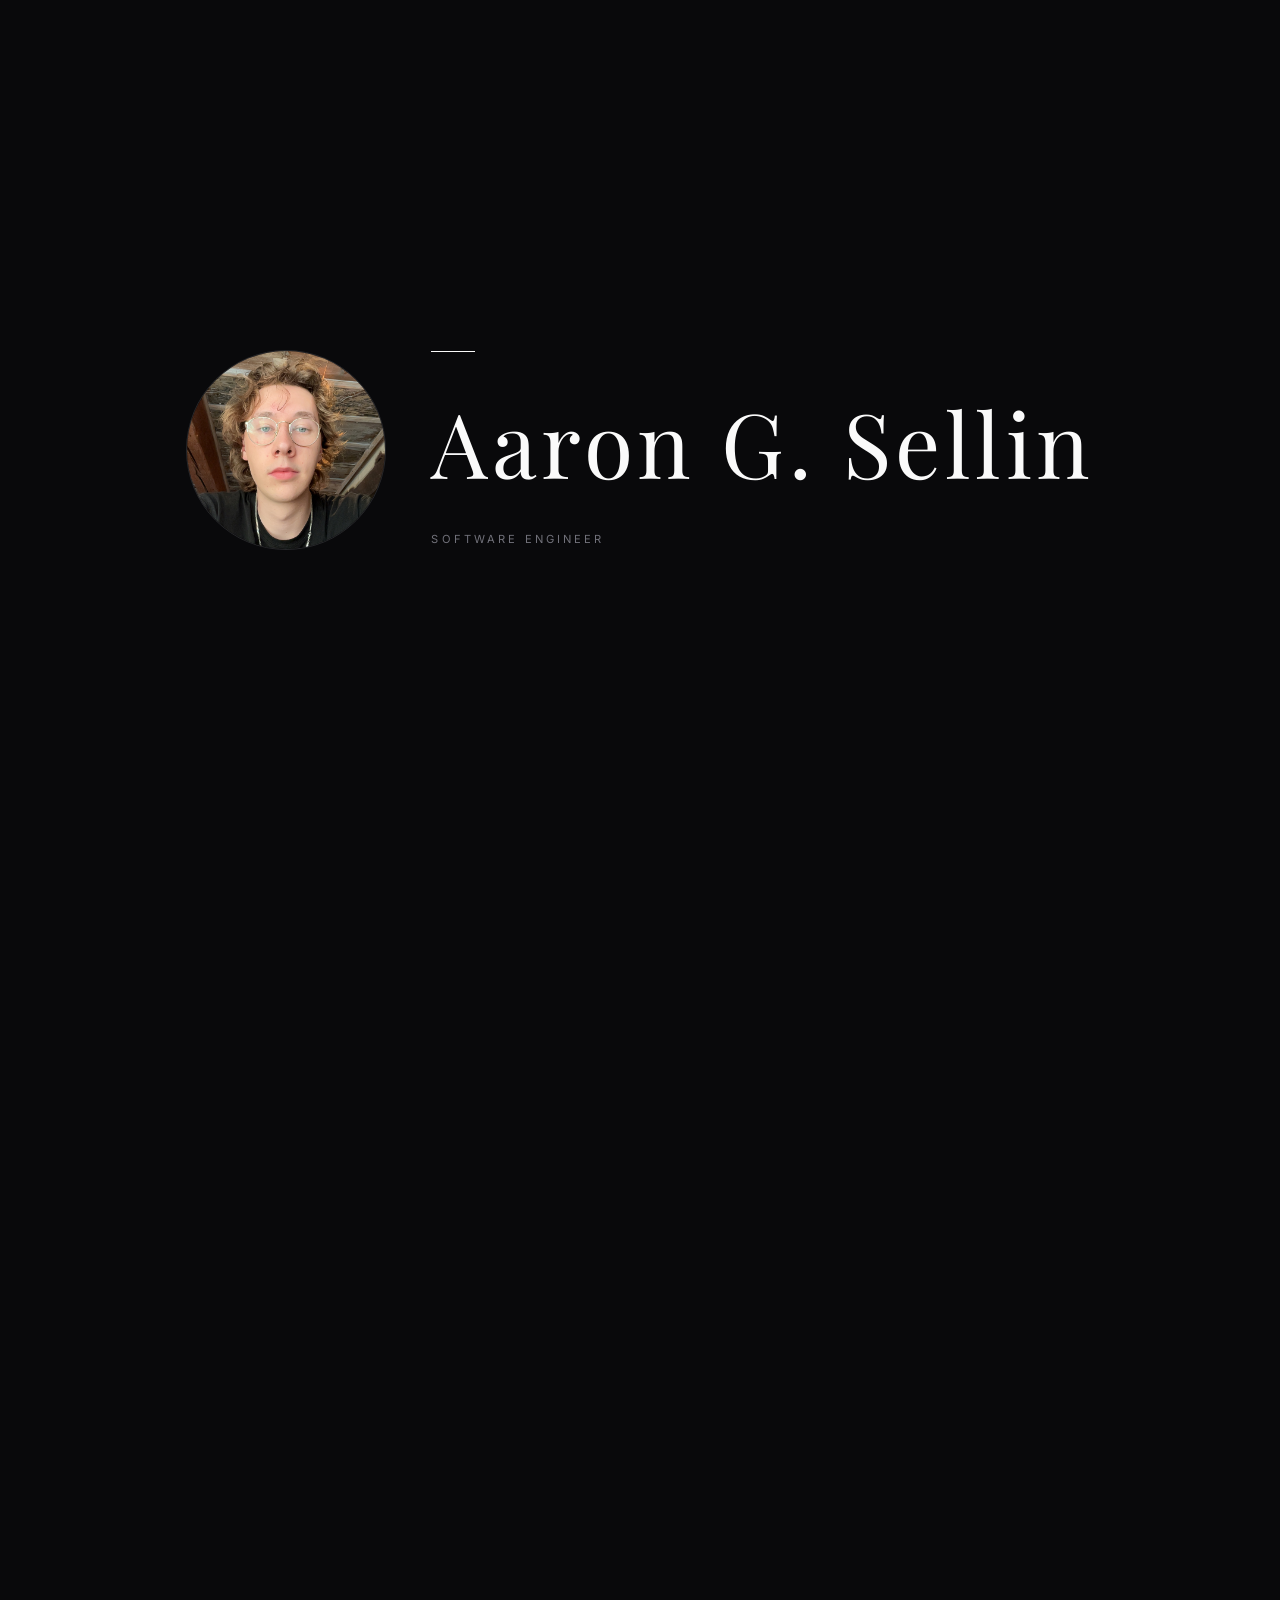
==== commit bd2daf7f: "remove un necessary text" ====
--- a/index.html
+++ b/index.html
@@ -77,107 +77,8 @@
         </div>
       </section>
 
-      <section id="about" class="section-wrap">
-        <div class="section-inner">
-          <div class="about-grid">
-            <div class="about-bio reveal">
-              <p>
-                Software engineer at
-                <a
-                  href="https://www.bstdevices.com"
-                  target="_blank"
-                  rel="noopener noreferrer"
-                  style="color: inherit; text-underline-offset: 3px"
-                  >BST Devices</a
-                >, building low-level control systems for Sony, Panasonic, and
-                Blackmagic broadcast hardware. I'm involved in the full dev
-                cycle from feature description, to delivery and support.
-              </p>
-              <p>
-                I got into coding early through a mix of electronics and
-                programming, starting out by building some truly terrible games
-                in GMS2. Since then, that curiosity has turned into a drive to
-                keep learning, go deeper, and become the kind of engineer who
-                understands systems all the way through.
-              </p>
-              <p>
-                To me, being full-stack isn't just about knowing React and
-                Express.js. It's about being able to dig deeper and understand
-                the entire system, from the electrical signals on a PCB all the
-                way up to what's rendered in a browser.
-              </p>
-            </div>
-
-            <div class="about-sidebar stagger">
-              <div class="fact reveal">
-                <h5>Currently</h5>
-                <p>
-                  Software Engineer<br /><a
-                    href="https://www.bstdevices.com"
-                    target="_blank"
-                    rel="noopener noreferrer"
-                    style="color: inherit; text-underline-offset: 3px"
-                    >BST Devices</a
-                  >
-                  · Aug 2023 - Present
-                </p>
-              </div>
-              <div class="fact reveal">
-                <h5>Stack</h5>
-                <ul>
-                  <li>Go, Python, JavaScript, TypeScript</li>
-                  <li>PostgreSQL, CouchDB, MinIO</li>
-                  <li>Docker</li>
-                </ul>
-              </div>
-              <div class="fact reveal">
-                <h5>Languages</h5>
-                <ul>
-                  <li>Swedish, Native</li>
-                  <li>English, Fluent</li>
-                  <li>German, Danish, Conversational</li>
-                </ul>
-              </div>
-            </div>
-          </div>
-        </div>
-      </section>
-
       <section id="projects" class="section-wrap">
         <div class="section-inner">
-          <div class="about-bio reveal" style="margin-bottom: 3.5rem">
-            <p>
-              Alongside personal projects I take on freelance work. Primarily
-              helping businesses audit and harden web applications built with
-              tools like
-              <a
-                href="https://lovable.dev"
-                target="_blank"
-                rel="noopener noreferrer"
-                style="
-                  color: var(--accent);
-                  text-decoration: underline;
-                  text-underline-offset: 3px;
-                "
-                >Lovable</a
-              >. That means reviewing generated code for security gaps (exposed
-              API keys, missing auth guards, insecure data flows) and advising
-              on what to fix before going live. I also help with general
-              developer tasks: debugging, integrations, and light feature work.
-            </p>
-            <p
-              style="font-size: 0.82rem; color: var(--muted); font-weight: 300"
-            >
-              References available on request,
-              <a
-                href="mailto:aaron.gotthardsson@gmail.com"
-                style="color: inherit; text-underline-offset: 3px"
-                >get in touch</a
-              >
-              if you have something in mind.
-            </p>
-          </div>
-
           <div class="projects-grid">
             <div class="proj-card reveal">
               <a
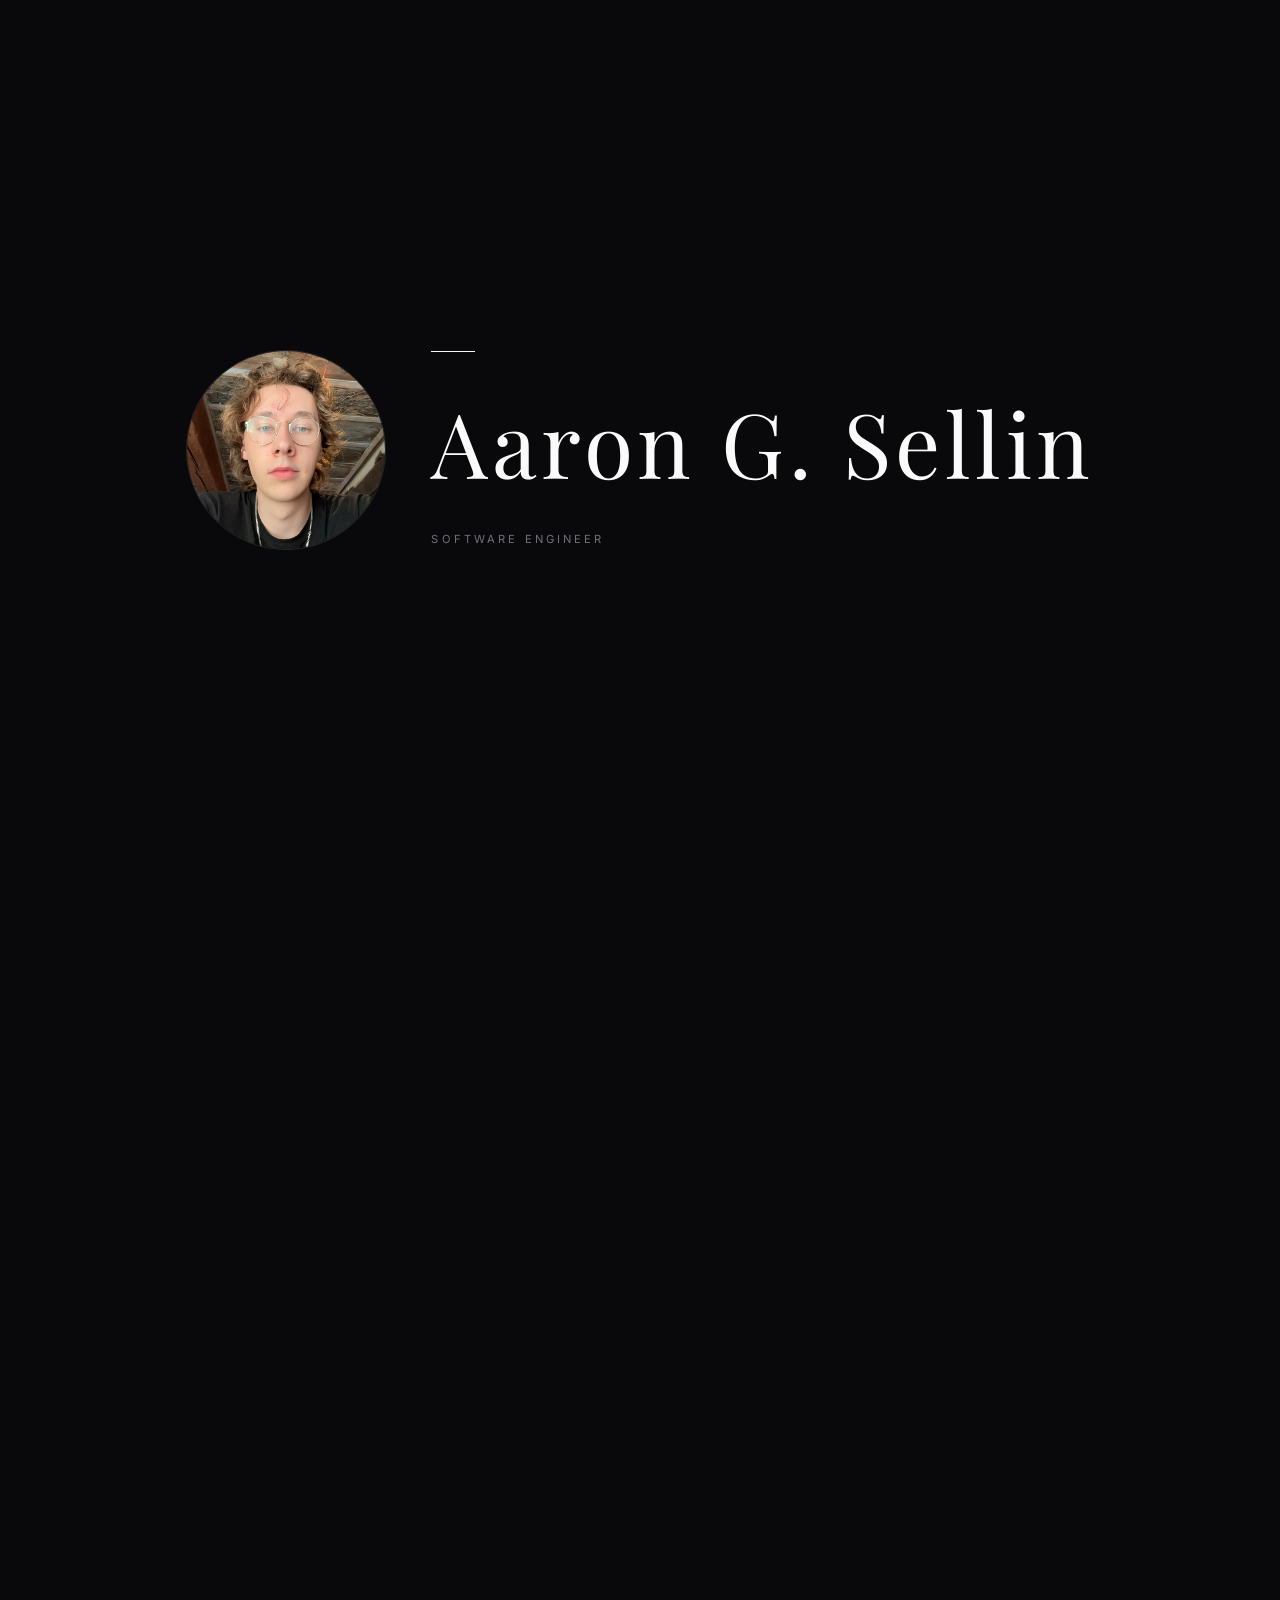
==== commit 2892dd7e: "better stuff" ====
--- a/index.html
+++ b/index.html
@@ -31,20 +31,9 @@
     </div>
 
     <div id="site">
-      <nav id="nav" role="navigation" aria-label="Main navigation">
-        <a href="#hero" class="nav-logo">Aaron G. Sellin</a>
-        <ul class="nav-links">
-          <li><a href="#about">About</a></li>
-          <li><a href="#projects">Projects</a></li>
-          <li><a href="#contact">Contact</a></li>
-        </ul>
-      </nav>
-
       <section id="hero" aria-labelledby="hero-heading">
-        <p class="hero-eyebrow">aarongsellin.dev</p>
-
         <div class="hero-inner">
-          <div class="hero-left">
+          <div class="">
             <div class="hero-name-row">
               <h1 class="hero-name" id="hero-heading">
                 <span class="hero-word"><span>Aaron</span></span>
@@ -57,23 +46,8 @@
               scale. Broadcast hardware control, developer infrastructure, and
               consumer products.
             </p>
-
-            <div class="hero-cta">
-              <a href="#projects" class="cta-link"
-                >Projects <span class="arrow">↓</span></a
-              >
-              <a href="#contact" class="cta-link"
-                >Get in touch <span class="arrow">→</span></a
-              >
-            </div>
           </div>
-          <div class="hero-right">
-            <img
-              src="me3.jpeg"
-              alt="Aaron in the Alps"
-              class="hero-side-photo"
-            />
-          </div>
+          <img src="me3.jpeg" alt="Aaron in the Alps" class="hero-side-photo" />
         </div>
       </section>
 
@@ -175,7 +149,7 @@
                   <span class="browser-dot"></span>
                   <span class="browser-dot"></span>
                   <span class="browser-dot"></span>
-                  <span class="browser-url">planit — coming soon</span>
+                  <span class="browser-url">planit</span>
                 </div>
                 <div class="proj-card-preview">
                   <img
@@ -193,11 +167,77 @@
                 </div>
                 <p class="proj-card-desc">
                   Find a time that works for everyone. Real-time scheduling for
-                  trips and events with multiple people. Foucsed on
+                  trips and events with multiple people. Focused on
                   documentation, and minimal usage footprint.
                 </p>
               </div>
             </div>
+
+            <div class="proj-card reveal">
+              <div class="proj-card-preview-link">
+                <div class="browser-chrome">
+                  <span class="browser-dot"></span>
+                  <span class="browser-dot"></span>
+                  <span class="browser-dot"></span>
+                  <span class="browser-url">Bussy Queue - Coming Soon</span>
+                </div>
+                <div class="proj-card-preview proj-card-preview--placeholder">
+                  <div class="proj-placeholder-inner">
+                    <span class="proj-placeholder-name">Bussy Queue</span>
+                  </div>
+                </div>
+              </div>
+              <div class="proj-card-body">
+                <div class="proj-card-title-row">
+                  <h3 class="proj-card-name">Bussy Queue</h3>
+                </div>
+                <p class="proj-card-desc">
+                  Drop-in traffic queue for any stack. Per-route rate limiting,
+                  usage-based pricing, and bot protection. Integrate in an
+                  afternoon, not a month.
+                </p>
+              </div>
+            </div>
+
+            <div class="proj-card reveal">
+              <div class="proj-card-preview-link">
+                <div class="browser-chrome">
+                  <span class="browser-dot"></span>
+                  <span class="browser-dot"></span>
+                  <span class="browser-dot"></span>
+                  <span class="browser-url">Listener - Coming Soon</span>
+                </div>
+                <div class="proj-card-preview proj-card-preview--placeholder">
+                  <div class="proj-placeholder-inner">
+                    <span class="proj-placeholder-name">Listener</span>
+                  </div>
+                </div>
+              </div>
+              <div class="proj-card-body">
+                <div class="proj-card-title-row">
+                  <h3 class="proj-card-name">Listener</h3>
+                </div>
+                <p class="proj-card-desc">
+                  Chrome extension for monitoring web page changes. Hover to
+                  select any element, set a check interval, and get notified the
+                  moment something changes.
+                </p>
+              </div>
+            </div>
+            <a
+              href="mailto:aaron.gotthardsson@gmail.com"
+              class="proj-card proj-card--cta reveal"
+            >
+              <div class="proj-cta-inner">
+                <p class="proj-cta-label">Next up</p>
+                <h3 class="proj-cta-heading">Your project.</h3>
+                <p class="proj-cta-sub">
+                  Have something in mind? Get in touch and let's figure out how
+                  I can help.
+                </p>
+                <span class="proj-cta-link">Get in touch </span>
+              </div>
+            </a>
           </div>
         </div>
       </section>
--- a/style.css
+++ b/style.css
@@ -189,27 +189,14 @@
    HERO
 ═══════════════════════════════════════ */
 #hero {
-  min-height: 100vh;
-  display: flex;
-  flex-direction: column;
-  justify-content: flex-end;
   padding: 8rem 3rem 5.5rem;
-  position: relative;
 }
 
 .hero-inner {
   display: flex;
+  justify-content: center;
   align-items: center;
   gap: 2rem;
-}
-
-.hero-left {
-  flex: 1;
-  min-width: 0;
-}
-
-.hero-right {
-  flex-shrink: 0;
 }
 
 .hero-side-photo {
@@ -225,6 +212,7 @@
     opacity 0.9s ease 0.4s,
     transform 0.9s ease 0.4s;
 }
+
 body.ready .hero-side-photo {
   opacity: 1;
   transform: none;
@@ -235,20 +223,6 @@
   align-items: flex-end;
   gap: 3rem;
   margin-bottom: 3rem;
-}
-
-.hero-eyebrow {
-  font-size: 0.62rem;
-  letter-spacing: 0.25em;
-  text-transform: uppercase;
-  color: var(--muted);
-
-  margin-bottom: 2.5rem;
-  opacity: 0;
-  transform: translateY(8px);
-  transition:
-    opacity 0.75s ease 0s,
-    transform 0.75s ease 0s;
 }
 
 .hero-name {
@@ -640,6 +614,95 @@
   display: block;
 }
 
+.proj-card-preview--placeholder {
+  background: #111;
+  display: flex;
+  align-items: center;
+  justify-content: center;
+}
+
+.proj-placeholder-inner {
+  display: flex;
+  align-items: center;
+  justify-content: center;
+  width: 100%;
+  height: 100%;
+  border: 1px dashed var(--border);
+  margin: 1rem;
+}
+
+.proj-placeholder-name {
+  font-family: "JetBrains Mono", monospace;
+  font-size: 0.7rem;
+  letter-spacing: 0.18em;
+  text-transform: uppercase;
+  color: #3f3f46;
+}
+/* ─── CTA CARD ─────────────────────────────── */
+.proj-card--cta {
+  display: flex;
+  align-items: center;
+  justify-content: center;
+  text-decoration: none;
+  color: inherit;
+  background: transparent;
+  border: 1px dashed var(--border);
+  transition:
+    border-color 0.25s ease,
+    background 0.25s ease,
+    transform 0.25s var(--ease);
+  min-height: 200px;
+}
+.proj-card--cta:hover {
+  border-color: var(--accent);
+  border-style: solid;
+  background: var(--surface);
+  box-shadow: none;
+  transform: translate(-2px, -2px);
+}
+
+.proj-cta-inner {
+  padding: 2rem;
+  text-align: center;
+  display: flex;
+  flex-direction: column;
+  align-items: center;
+  gap: 0.6rem;
+}
+.proj-cta-label {
+  font-family: "JetBrains Mono", monospace;
+  font-size: 0.58rem;
+  letter-spacing: 0.22em;
+  text-transform: uppercase;
+  color: var(--muted);
+}
+.proj-cta-heading {
+  font-family: "Playfair Display", serif;
+  font-size: 2rem;
+  font-weight: 400;
+  line-height: 1.1;
+  color: var(--text);
+}
+.proj-cta-sub {
+  font-size: 0.85rem;
+  font-weight: 300;
+  color: var(--muted);
+  line-height: 1.7;
+  max-width: 220px;
+}
+.proj-cta-link {
+  font-size: 0.65rem;
+  letter-spacing: 0.2em;
+  text-transform: uppercase;
+  color: var(--accent);
+  margin-top: 0.5rem;
+  display: inline-flex;
+  align-items: center;
+  gap: 0.4rem;
+}
+.proj-card--cta:hover .proj-cta-link {
+  color: var(--text);
+}
 .proj-card-img {
   width: 100%;
   height: 100%;
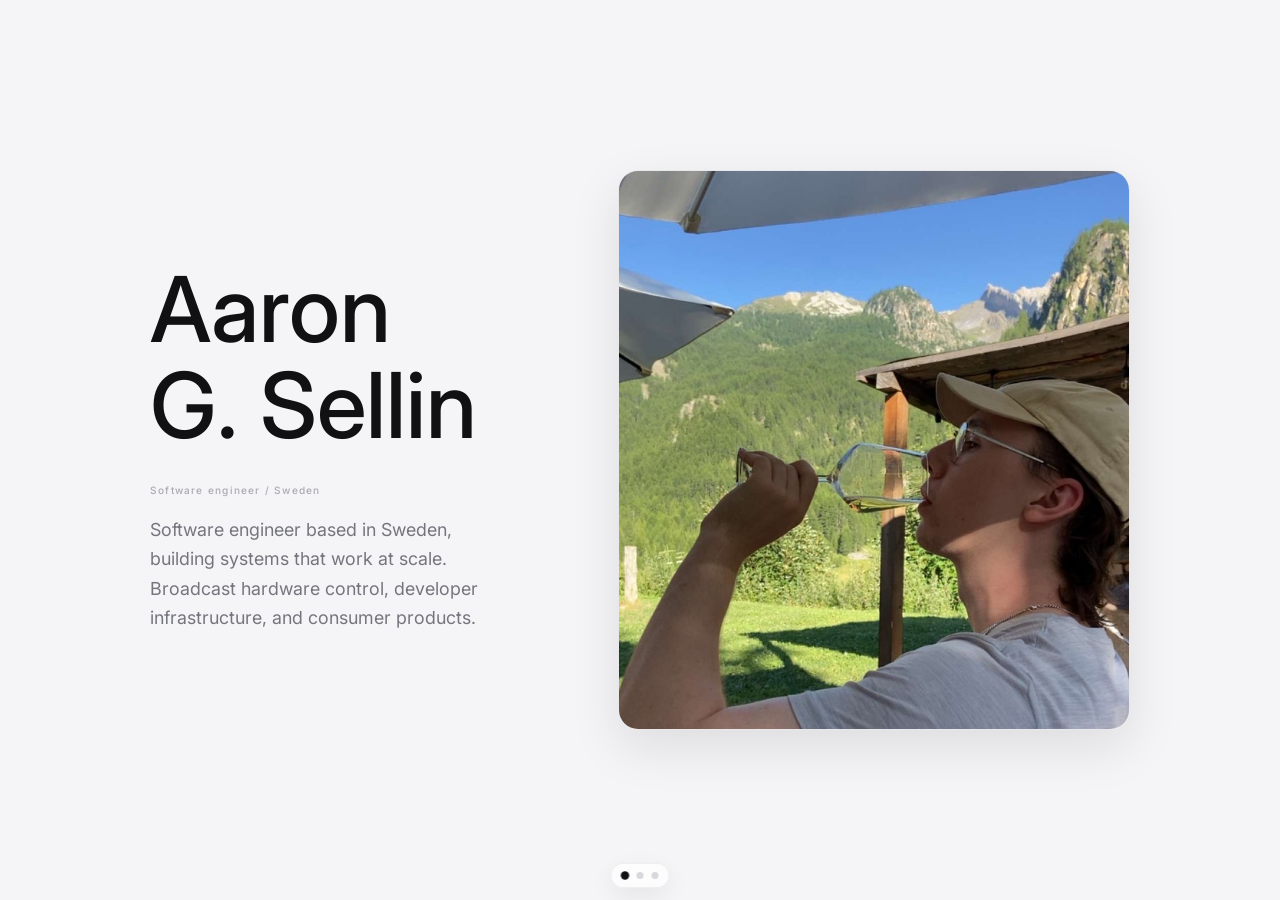
==== commit 09f3d835: "REDESIGN" ====
--- a/index.html
+++ b/index.html
@@ -79,17 +79,7 @@
               <div class="proj-card-body">
                 <div class="proj-card-title-row">
                   <h3 class="proj-card-name">Arodeploy</h3>
-                  <a
-                    href="https://www.arodeploy.com"
-                    class="proj-link"
-                    target="_blank"
-                    rel="noopener noreferrer"
-                  >
-                    Live
-                    <svg viewBox="0 0 24 24">
-                      <path d="M7 17L17 7M17 7H7M17 7v10" />
-                    </svg>
-                  </a>
+                  <span class="proj-status">Maintenance</span>
                 </div>
                 <p class="proj-card-desc">
                   Deploy and manage your own infrastructure with full control,
@@ -124,17 +114,7 @@
               <div class="proj-card-body">
                 <div class="proj-card-title-row">
                   <h3 class="proj-card-name">Hit Trivia</h3>
-                  <a
-                    href="https://www.hittrivia.com"
-                    class="proj-link"
-                    target="_blank"
-                    rel="noopener noreferrer"
-                  >
-                    Live
-                    <svg viewBox="0 0 24 24">
-                      <path d="M7 17L17 7M17 7H7M17 7v10" />
-                    </svg>
-                  </a>
+                  <span class="proj-status">Maintenance</span>
                 </div>
                 <p class="proj-card-desc">
                   Multiplayer music trivia game with Apple Music SDK. Focused
@@ -287,6 +267,17 @@
         <p>© 2026 Aaron G. Sellin. All rights reserved.</p>
         <p>aarongsellin.dev</p>
       </footer>
+
+      <div class="slide-indicator" aria-label="Portfolio sections">
+        <button
+          class="slide-dot active"
+          type="button"
+          aria-label="Introduction"
+          aria-current="true"
+        ></button>
+        <button class="slide-dot" type="button" aria-label="Projects"></button>
+        <button class="slide-dot" type="button" aria-label="Contact"></button>
+      </div>
     </div>
 
     <script>
@@ -316,7 +307,9 @@
         window.addEventListener(
           "scroll",
           () => {
-            nav.classList.toggle("scrolled", window.scrollY > 55);
+            if (nav) {
+              nav.classList.toggle("scrolled", window.scrollY > 55);
+            }
           },
           { passive: true },
         );
@@ -335,6 +328,71 @@
         );
 
         revEls.forEach((el) => io.observe(el));
+
+        const slideLinks = document.querySelectorAll('a[href^="#"]');
+        slideLinks.forEach((link) => {
+          link.addEventListener("click", (event) => {
+            const target = document.querySelector(link.getAttribute("href"));
+            if (!target) return;
+
+            event.preventDefault();
+            target.scrollIntoView({
+              behavior: "smooth",
+              block: "nearest",
+              inline: "start",
+            });
+          });
+        });
+
+        let isHorizontalScrollActive = false;
+        site.addEventListener(
+          "wheel",
+          (event) => {
+            if (
+              window.innerWidth < 961 ||
+              Math.abs(event.deltaY) < Math.abs(event.deltaX)
+            )
+              return;
+
+            event.preventDefault();
+            if (isHorizontalScrollActive) return;
+
+            isHorizontalScrollActive = true;
+            site.scrollBy({ left: event.deltaY, behavior: "smooth" });
+            window.setTimeout(() => {
+              isHorizontalScrollActive = false;
+            }, 450);
+          },
+          { passive: false },
+        );
+
+        const slideDots = document.querySelectorAll(".slide-dot");
+        const updateSlideIndicator = () => {
+          const activeIndex = Math.min(
+            slideDots.length - 1,
+            Math.round(site.scrollLeft / site.clientWidth),
+          );
+
+          slideDots.forEach((dot, index) => {
+            const isActive = index === activeIndex;
+            dot.classList.toggle("active", isActive);
+            dot.toggleAttribute("aria-current", isActive);
+          });
+        };
+
+        slideDots.forEach((dot, index) => {
+          dot.addEventListener("click", () => {
+            site.scrollTo({
+              left: index * site.clientWidth,
+              behavior: "smooth",
+            });
+          });
+        });
+
+        site.addEventListener("scroll", updateSlideIndicator, {
+          passive: true,
+        });
+        updateSlideIndicator();
       })();
     </script>
   </body>
--- a/style.css
+++ b/style.css
@@ -5,718 +5,197 @@
   margin: 0;
   padding: 0;
 }
-
 :root {
-  --bg: #09090b;
-  --surface: #111113;
-  --border: #27272a;
-  --text: #fafafa;
-  --muted: #a1a1aa;
-  --accent: #818cf8;
-  --ease: cubic-bezier(0.16, 1, 0.3, 1);
-}
-
+  --bg: #f5f5f7;
+  --surface: #fff;
+  --projects-bg: #efeff1;
+  --text: #111114;
+  --muted: #75757d;
+  --border: #e8e8eb;
+  --ease: cubic-bezier(0.22, 1, 0.36, 1);
+}
 html {
+  font-size: 16px;
   scroll-behavior: smooth;
-  font-size: 18px;
-}
-
+}
 body {
-  font-family: "Inter", system-ui, sans-serif;
+  overflow-x: hidden;
   background: var(--bg);
   color: var(--text);
-  line-height: 1.6;
-  overflow-x: hidden;
+  font-family: "Inter", system-ui, sans-serif;
+  line-height: 1.55;
   -webkit-font-smoothing: antialiased;
-  scrollbar-width: none;
-}
-body::-webkit-scrollbar {
+}
+#intro {
   display: none;
 }
-
-/* ─── NOISE GRAIN OVERLAY ────────────────────────────── */
-body::after {
-  content: "";
-  position: fixed;
-  inset: 0;
-  pointer-events: none;
-  z-index: 9998;
-  opacity: 0.04;
-  background-image: url("data:image/svg+xml,%3Csvg xmlns='http://www.w3.org/2000/svg' width='300' height='300'%3E%3Cfilter id='n'%3E%3CfeTurbulence type='fractalNoise' baseFrequency='0.75' numOctaves='4' stitchTiles='stitch'/%3E%3C/filter%3E%3Crect width='300' height='300' filter='url(%23n)'/%3E%3C/svg%3E");
-  background-repeat: repeat;
-  background-size: 300px 300px;
-}
-
-/* ═══════════════════════════════════════
-   INTRO OVERLAY
-═══════════════════════════════════════ */
-#intro {
-  position: fixed;
-  inset: 0;
-  background: #09090b;
-  z-index: 10000;
-  display: flex;
-  flex-direction: row;
-  align-items: center;
-  justify-content: center;
-  gap: 2.5rem;
-  transition: transform 1.2s cubic-bezier(0.76, 0, 0.24, 1);
-}
-#intro.away {
-  transform: translateY(-100%);
-}
-
-.intro-photo {
-  width: clamp(200px, 15vw, 200px);
-  height: clamp(200px, 15vw, 200px);
-  border-radius: 80%;
-  object-fit: cover;
-  object-position: center middle;
-  border: 1px solid #27272a;
-  opacity: 0;
-  animation: fadeUp 0.9s var(--ease) 0.6s forwards;
-  flex-shrink: 0;
-}
-
-.intro-text {
-  display: flex;
-  flex-direction: column;
-  gap: 1rem;
-}
-
-.intro-rule {
-  width: 44px;
-  height: 1px;
-  background: #fafafa;
-  transform-origin: left;
-  transform: scaleX(0);
-  animation: ruleIn 0.65s var(--ease) 0.3s forwards;
-}
-@keyframes ruleIn {
-  to {
-    transform: scaleX(1);
-  }
-}
-
-.intro-name {
-  font-family: "Playfair Display", serif;
-  font-size: clamp(2.5rem, 7vw, 5.5rem);
-  color: #fafafa;
-  font-weight: 400;
-  letter-spacing: 0.05em;
-  opacity: 0;
-  transform: translateY(12px);
-  animation: fadeUp 0.9s var(--ease) 0.75s forwards;
-}
-.intro-sub {
-  font-size: 0.62rem;
-  letter-spacing: 0.28em;
-  text-transform: uppercase;
-  color: #71717a;
-  opacity: 0;
-  animation: fadeUp 0.8s var(--ease) 1.05s forwards;
-}
-@keyframes fadeUp {
-  to {
-    opacity: 1;
-    transform: translateY(0);
-  }
-}
-
-/* ═══════════════════════════════════════
-   SITE WRAPPER
-═══════════════════════════════════════ */
-#site {
-  opacity: 0;
-  transition: opacity 0.55s ease;
-}
+#site,
 #site.visible {
   opacity: 1;
 }
-
-/* ═══════════════════════════════════════
-   NAV
-═══════════════════════════════════════ */
-#nav {
-  position: fixed;
-  top: 0;
-  left: 0;
-  right: 0;
-  z-index: 100;
-  padding: 1.5rem 3rem;
-  display: flex;
-  align-items: center;
-  justify-content: space-between;
-  border-bottom: 1px solid transparent;
-  transition:
-    background 0.4s ease,
-    border-color 0.4s ease;
-}
-#nav.scrolled {
-  background: rgba(9, 9, 11, 0.88);
-  backdrop-filter: blur(16px);
-  -webkit-backdrop-filter: blur(16px);
-  border-color: var(--border);
-}
-
-.nav-logo {
-  font-family: "Inter", system-ui, sans-serif;
-  font-size: 0.9rem;
-  font-weight: 500;
-  letter-spacing: 0.02em;
-  color: var(--text);
-  text-decoration: none;
-}
-
-.nav-links {
-  list-style: none;
-  display: flex;
-  gap: 2.5rem;
-}
-.nav-links a {
-  font-size: 0.68rem;
-  letter-spacing: 0.2em;
-  text-transform: uppercase;
-  color: var(--muted);
-  text-decoration: none;
-  transition: color 0.25s ease;
-}
-.nav-links a:hover {
-  color: var(--text);
-}
-
-/* ═══════════════════════════════════════
-   HERO
-═══════════════════════════════════════ */
-#hero {
-  padding: 8rem 3rem 5.5rem;
-}
-
-.hero-inner {
-  display: flex;
-  justify-content: center;
-  align-items: center;
-  gap: 2rem;
-}
-
-.hero-side-photo {
-  width: clamp(240px, 28vw, 420px);
-  aspect-ratio: 2 / 3;
-  object-fit: cover;
-  object-position: center top;
-  border-radius: 8px;
-  border: 1px solid var(--border);
-  opacity: 0;
-  transform: translateY(10px);
-  transition:
-    opacity 0.9s ease 0.4s,
-    transform 0.9s ease 0.4s;
-}
-
-body.ready .hero-side-photo {
+.hero-word > span,
+.hero-desc,
+.hero-side-photo,
+.reveal,
+.reveal.in {
   opacity: 1;
   transform: none;
 }
-
+#hero {
+  min-height: 100vh;
+  display: flex;
+  align-items: center;
+  padding: 8rem 1.5rem 5rem;
+}
+.hero-inner {
+  width: min(100%, 980px);
+  display: flex;
+  flex-direction: column;
+  align-items: center;
+  gap: 2.5rem;
+  margin: auto;
+  text-align: center;
+}
+.hero-inner > div:first-child {
+  max-width: 780px;
+}
 .hero-name-row {
-  display: flex;
-  align-items: flex-end;
-  gap: 3rem;
-  margin-bottom: 3rem;
-}
-
+  margin-bottom: 1.45rem;
+}
 .hero-name {
-  font-family: "Playfair Display", serif;
-  font-size: clamp(3.2rem, 9.5vw, 9.5rem);
-  font-weight: 400;
-  line-height: 1;
-  letter-spacing: -0.02em;
-}
-
-/* mask-reveal per word */
+  font-size: clamp(3.5rem, 7.1vw, 6.7rem);
+  font-weight: 500;
+  line-height: 0.94;
+}
 .hero-word {
+  display: inline-block;
+  margin-right: 0.22em;
+  overflow: hidden;
+}
+.hero-desc {
+  max-width: 600px;
+  margin: auto;
+  color: var(--muted);
+  font-size: clamp(1rem, 1.5vw, 1.12rem);
+  line-height: 1.65;
+}
+.hero-desc::before {
   display: block;
+  margin-bottom: 1rem;
+  color: #aaaab0;
+  content: "Software engineer / Sweden";
+  font-size: 0.63rem;
+  font-weight: 500;
+  letter-spacing: 0.12em;
+}
+.hero-side-photo {
+  width: min(100%, 540px);
+  aspect-ratio: 16/7;
+  border: 1px solid var(--border);
+  border-radius: 20px;
+  box-shadow: 0 18px 50px rgba(20, 20, 25, 0.1);
+  object-fit: cover;
+}
+.section-wrap {
+  padding: 4.5rem 1.5rem;
+}
+.section-inner {
+  width: min(100%, 1120px);
+  margin: auto;
+}
+#projects {
+  background: var(--projects-bg);
+}
+.projects-grid {
+  display: grid;
+  grid-template-columns: repeat(3, minmax(0, 1fr));
+  gap: 1.25rem;
+}
+.proj-card {
   overflow: hidden;
-  line-height: 1.12;
-}
-.hero-word > span {
-  display: block;
-  transform: translateY(104%);
-  transition: transform 1s var(--ease);
-}
-
-.hero-desc {
-  font-size: 0.95rem;
-  font-weight: 300;
-  color: var(--muted);
-  max-width: 400px;
-  line-height: 1.8;
-  margin-bottom: 2.75rem;
-  opacity: 0;
-  transform: translateY(10px);
-  transition:
-    opacity 0.75s ease 0s,
-    transform 0.75s ease 0s;
-}
-
-.hero-cta {
-  display: flex;
-  gap: 2rem;
-  align-items: center;
-}
-.cta-link {
-  font-size: 0.65rem;
-  letter-spacing: 0.2em;
-  text-transform: uppercase;
-  color: var(--muted);
-  text-decoration: none;
-  display: inline-flex;
-  align-items: center;
-  gap: 0.45rem;
-  opacity: 0;
-  transform: translateY(8px);
-  transition:
-    opacity 0.75s ease 0s,
-    transform 0.75s ease 0s,
-    color 0.25s ease;
-}
-.cta-link:hover {
-  color: var(--text);
-}
-.cta-link .arrow {
-  font-size: 0.85rem;
-}
-
-/* ── ready state (added by JS after intro) ── */
-body.ready .hero-eyebrow,
-body.ready .hero-desc {
-  opacity: 1;
-  transform: none;
-  transition-delay: 0.05s;
-}
-body.ready .cta-link {
-  opacity: 1;
-  transform: none;
-  transition-delay: 0.15s;
-}
-
-body.ready .hero-word:nth-child(1) > span {
-  transition-delay: 0.04s;
-}
-body.ready .hero-word:nth-child(2) > span {
-  transition-delay: 0.2s;
-}
-body.ready .hero-word > span {
-  transform: none;
-}
-
-/* ═══════════════════════════════════════
-   SHARED SECTION CHROME
-═══════════════════════════════════════ */
-.section-wrap {
-  padding: 7rem 3rem;
-}
-.section-inner {
-  max-width: 1200px;
-  margin: 0 auto;
-}
-
-.kicker {
-  display: flex;
-  align-items: center;
-  gap: 1.25rem;
-  margin-bottom: 4.5rem;
-}
-.kicker > span {
-  font-size: 0.6rem;
-  letter-spacing: 0.22em;
-  text-transform: uppercase;
-  color: var(--muted);
-  white-space: nowrap;
-}
-.kicker > hr {
-  flex: 1;
-  border: none;
-  border-top: 1px solid var(--border);
-}
-
-/* ═══════════════════════════════════════
-   ABOUT
-═══════════════════════════════════════ */
-#about {
-  border-top: 1px solid var(--border);
-}
-
-.about-grid {
-  display: grid;
-  grid-template-columns: 5fr 3fr;
-  gap: 5rem;
-  align-items: start;
-}
-
-.about-photo {
-  width: 100%;
-  max-width: 360px;
-  aspect-ratio: 4 / 3;
-  object-fit: cover;
-  object-position: center 30%;
-  border-radius: 8px;
   border: 1px solid var(--border);
-  margin: 0 auto 2.5rem;
-  display: block;
-}
-
-.about-bio p {
-  font-size: 1rem;
-  font-weight: 300;
-  line-height: 1.85;
-  color: var(--text);
-  margin-bottom: 1.6rem;
-}
-.about-bio p:last-child {
-  margin-bottom: 0;
-}
-
-.about-sidebar {
-  display: flex;
-  flex-direction: column;
-  gap: 2.25rem;
-  border-left: 1px solid var(--border);
-  padding-left: 2.75rem;
-}
-
-.fact > h5 {
-  font-size: 0.58rem;
-  letter-spacing: 0.24em;
-  text-transform: uppercase;
-  color: var(--muted);
-  margin-bottom: 0.55rem;
-}
-.fact p,
-.fact ul {
-  font-size: 0.875rem;
-  line-height: 1.72;
-  color: var(--text);
-  font-weight: 300;
-}
-.fact ul {
-  list-style: none;
-}
-.fact ul li {
-  display: flex;
-  gap: 0.5rem;
-  align-items: baseline;
-}
-.fact ul li::before {
-  content: "·";
-  color: var(--border);
-  flex-shrink: 0;
-  font-size: 0.75rem;
-}
-
-/* ═══════════════════════════════════════
-   PROJECTS
-═══════════════════════════════════════ */
-#projects {
+  border-radius: 17px;
   background: var(--surface);
-  border-top: 1px solid var(--border);
-  border-bottom: 1px solid var(--border);
-}
-
-.project-item {
-  position: relative;
-  padding: 2rem 2.25rem;
-  border: 1px solid var(--border);
-  background: var(--bg);
-  margin-bottom: 0.75rem;
+  box-shadow: 0 2px 3px rgba(20, 20, 25, 0.02);
   transition:
     border-color 0.25s ease,
     box-shadow 0.25s ease,
     transform 0.25s var(--ease);
 }
-.project-item:last-child {
-  margin-bottom: 0;
-}
-.project-item:hover {
-  border-color: var(--text);
-  box-shadow: 4px 4px 0 var(--border);
-  transform: translate(-2px, -2px);
-}
-
-.proj-header {
-  display: flex;
-  align-items: flex-start;
-  justify-content: space-between;
-  gap: 1.5rem;
-  margin-bottom: 1rem;
-}
-
-.proj-name {
-  font-family: "JetBrains Mono", monospace;
-  font-size: 1.45rem;
-  font-weight: 500;
-  line-height: 1.15;
-  letter-spacing: -0.02em;
-}
-
-.proj-tags {
-  display: flex;
-  flex-wrap: wrap;
-  gap: 0.4rem;
-  margin-bottom: 1.1rem;
-}
-.tag {
-  font-family: "JetBrains Mono", monospace;
-  font-size: 0.6rem;
-  letter-spacing: 0.03em;
-  color: #e4e4e7;
-  background: #1e1e22;
-  border: 1px solid #3f3f46;
-  padding: 0.2rem 0.6rem;
-  border-radius: 2px;
-}
-
-.proj-desc {
-  font-size: 0.9rem;
-  font-weight: 300;
-  line-height: 1.7;
-  color: var(--muted);
-  margin-top: 0.9rem;
-}
-
-.proj-roadmap {
-  margin-top: 1.5rem;
-  padding-top: 1.25rem;
-  border-top: 1px solid var(--border);
-}
-.proj-roadmap-label {
-  font-family: "JetBrains Mono", monospace;
-  font-size: 0.52rem;
-  letter-spacing: 0.18em;
-  text-transform: uppercase;
-  color: var(--accent);
-  margin-bottom: 0.75rem;
-}
-.proj-roadmap p {
-  font-size: 0.9rem;
-  font-weight: 300;
-  line-height: 1.7;
-  color: var(--muted);
-  margin-bottom: 0.6rem;
-}
-.proj-roadmap p:last-child {
-  margin-bottom: 0;
-}
-
-.proj-links {
-  display: flex;
-  flex-direction: row;
-  gap: 0.6rem;
-  align-items: center;
-  flex-shrink: 0;
-}
-.proj-link {
-  font-family: "JetBrains Mono", monospace;
-  font-size: 0.72rem;
-  letter-spacing: 0.04em;
-  color: var(--text);
-  text-decoration: none;
-  display: inline-flex;
-  align-items: center;
-  gap: 0.45rem;
-  border: 1px solid #52525b;
-  background: #18181b;
-  padding: 0.5rem 1.1rem;
-  white-space: nowrap;
-  transition:
-    background 0.2s ease,
-    color 0.2s ease,
-    border-color 0.2s ease;
-}
-.proj-link:hover {
-  background: var(--accent);
-  color: #fff;
-  border-color: var(--accent);
-}
-.proj-link.disabled {
-  opacity: 0.35;
-  cursor: not-allowed;
-  pointer-events: none;
-}
-.proj-link svg {
-  width: 10px;
-  height: 10px;
-  stroke: currentColor;
-  fill: none;
-  stroke-width: 2;
-  stroke-linecap: round;
-  stroke-linejoin: round;
-}
-
-/* ─── PROJECT CARD GRID ────────────────── */
-.projects-grid {
-  display: grid;
-  grid-template-columns: repeat(3, 1fr);
-  gap: 1.25rem;
-}
-
-.proj-card {
-  border: 1px solid var(--border);
-  background: var(--bg);
-  overflow: hidden;
-  transition:
-    border-color 0.25s ease,
-    box-shadow 0.25s ease,
-    transform 0.25s var(--ease);
-}
 .proj-card:hover {
-  border-color: var(--text);
-  box-shadow: 4px 4px 0 var(--border);
-  transform: translate(-2px, -2px);
-}
-
+  border-color: #d3d3d7;
+  box-shadow: 0 15px 30px rgba(20, 20, 25, 0.08);
+  transform: translateY(-4px);
+}
 .proj-card-preview-link {
   display: block;
+  color: inherit;
   text-decoration: none;
-  color: inherit;
-}
-
+}
 .browser-chrome {
-  background: #18181b;
+  display: flex;
+  align-items: center;
+  min-height: 38px;
+  gap: 0.35rem;
+  padding: 0.5rem 0.75rem;
   border-bottom: 1px solid var(--border);
-  padding: 0.55rem 0.8rem;
-  display: flex;
-  align-items: center;
-  gap: 0.35rem;
+  background: #fafafb;
 }
 .browser-dot {
   width: 7px;
   height: 7px;
   border-radius: 50%;
-  background: var(--border);
-  flex-shrink: 0;
+  background: #d5d5da;
+}
+.browser-dot:first-child {
+  background: #202023;
 }
 .browser-url {
-  font-family: "JetBrains Mono", monospace;
-  font-size: 0.58rem;
-  letter-spacing: 0.04em;
-  color: var(--muted);
-  margin-left: 0.5rem;
   overflow: hidden;
+  margin-left: 0.45rem;
+  color: #929299;
+  font-size: 0.65rem;
   text-overflow: ellipsis;
   white-space: nowrap;
 }
-
 .proj-card-preview {
-  aspect-ratio: 16 / 9; /* was 16 / 10 */
+  display: block;
   overflow: hidden;
-  background: #111;
-  display: block;
-}
-
+  aspect-ratio: 16/9;
+  background: #f1f1f3;
+}
 .proj-card-preview--placeholder {
-  background: #111;
   display: flex;
   align-items: center;
   justify-content: center;
-}
-
-.proj-placeholder-inner {
-  display: flex;
-  align-items: center;
-  justify-content: center;
-  width: 100%;
-  height: 100%;
-  border: 1px dashed var(--border);
-  margin: 1rem;
-}
-
-.proj-placeholder-name {
-  font-family: "JetBrains Mono", monospace;
-  font-size: 0.7rem;
-  letter-spacing: 0.18em;
-  text-transform: uppercase;
-  color: #3f3f46;
-}
-/* ─── CTA CARD ─────────────────────────────── */
-.proj-card--cta {
-  display: flex;
-  align-items: center;
-  justify-content: center;
-  text-decoration: none;
-  color: inherit;
-  background: transparent;
-  border: 1px dashed var(--border);
-  transition:
-    border-color 0.25s ease,
-    background 0.25s ease,
-    transform 0.25s var(--ease);
-  min-height: 200px;
-}
-.proj-card--cta:hover {
-  border-color: var(--accent);
-  border-style: solid;
-  background: var(--surface);
-  box-shadow: none;
-  transform: translate(-2px, -2px);
-}
-
-.proj-cta-inner {
-  padding: 2rem;
-  text-align: center;
-  display: flex;
-  flex-direction: column;
-  align-items: center;
-  gap: 0.6rem;
-}
-.proj-cta-label {
-  font-family: "JetBrains Mono", monospace;
-  font-size: 0.58rem;
-  letter-spacing: 0.22em;
-  text-transform: uppercase;
-  color: var(--muted);
-}
-.proj-cta-heading {
-  font-family: "Playfair Display", serif;
-  font-size: 2rem;
-  font-weight: 400;
-  line-height: 1.1;
-  color: var(--text);
-}
-.proj-cta-sub {
-  font-size: 0.85rem;
-  font-weight: 300;
-  color: var(--muted);
-  line-height: 1.7;
-  max-width: 220px;
-}
-.proj-cta-link {
-  font-size: 0.65rem;
-  letter-spacing: 0.2em;
-  text-transform: uppercase;
-  color: var(--accent);
-  margin-top: 0.5rem;
-  display: inline-flex;
-  align-items: center;
-  gap: 0.4rem;
-}
-.proj-card--cta:hover .proj-cta-link {
-  color: var(--text);
 }
 .proj-card-img {
   width: 100%;
   height: 100%;
+  display: block;
   object-fit: cover;
   object-position: top center;
-  display: block;
   transition: transform 0.5s var(--ease);
 }
 .proj-card:hover .proj-card-img {
   transform: scale(1.04);
 }
-
+.proj-placeholder-inner {
+  width: calc(100% - 2rem);
+  height: calc(100% - 2rem);
+  display: flex;
+  align-items: center;
+  justify-content: center;
+  border: 1px dashed #c9c9ce;
+}
+.proj-placeholder-name {
+  color: #8d8d94;
+  font-size: 0.7rem;
+  letter-spacing: 0.1em;
+  text-transform: uppercase;
+}
 .proj-card-body {
-  padding: 1.2rem 1.4rem 1.4rem;
+  padding: 1.3rem 1.35rem 1.45rem;
 }
 .proj-card-title-row {
   display: flex;
@@ -726,218 +205,431 @@
   margin-bottom: 0.65rem;
 }
 .proj-card-name {
-  font-family: "JetBrains Mono", monospace;
   font-size: 1rem;
   font-weight: 500;
-  letter-spacing: -0.01em;
   line-height: 1.2;
 }
 .proj-card-desc {
+  color: var(--muted);
+  font-size: 0.78rem;
+  line-height: 1.65;
+}
+.proj-link,
+.proj-status {
+  display: inline-flex;
+  align-items: center;
+  flex-shrink: 0;
+  border-radius: 999px;
+  font-size: 0.65rem;
+  font-weight: 500;
+  white-space: nowrap;
+}
+.proj-link {
+  gap: 0.35rem;
+  padding: 0.45rem 0.76rem;
+  background: var(--text);
+  color: #fff;
+  text-decoration: none;
+}
+.proj-link:hover,
+.contact-email:hover {
+  background: #37373d;
+}
+.proj-link svg {
+  width: 10px;
+  height: 10px;
+  fill: none;
+  stroke: currentColor;
+  stroke-linecap: round;
+  stroke-linejoin: round;
+  stroke-width: 2;
+}
+.proj-status {
+  gap: 0.35rem;
+  padding: 0.38rem 0.65rem;
+  background: #f0f0f2;
+  color: #73737b;
+  font-size: 0.6rem;
+}
+.proj-status::before {
+  width: 5px;
+  height: 5px;
+  border-radius: 50%;
+  background: #9b9ba2;
+  content: "";
+}
+.proj-card--cta {
+  display: flex;
+  align-items: center;
+  justify-content: center;
+  min-height: 200px;
+  background: #151517;
+  color: #fff;
+  text-decoration: none;
+}
+.proj-card--cta:hover {
+  border-color: #151517;
+  background: #29292d;
+}
+.proj-cta-inner {
+  display: flex;
+  flex-direction: column;
+  align-items: center;
+  gap: 0.6rem;
+  padding: 2rem;
+  text-align: center;
+}
+.proj-cta-label {
+  font-size: 0.58rem;
+  letter-spacing: 0.12em;
+  text-transform: uppercase;
+}
+.proj-cta-heading {
+  font-size: 2.15rem;
+  font-weight: 500;
+  line-height: 1.1;
+}
+.proj-cta-sub {
+  max-width: 230px;
   font-size: 0.85rem;
-  font-weight: 300;
+  line-height: 1.6;
+}
+.proj-cta-link {
+  font-size: 0.65rem;
+  font-weight: 500;
+}
+#contact {
+  background: var(--bg);
+}
+.contact-center {
+  max-width: 680px;
+  margin: auto;
+  text-align: center;
+}
+.about-photo {
+  width: 140px;
+  max-width: 100%;
+  aspect-ratio: 1;
+  display: block;
+  margin: 0 auto 2rem;
+  border: 4px solid #fff;
+  border-radius: 50%;
+  box-shadow: 0 12px 32px rgba(20, 20, 25, 0.12);
+  object-fit: cover;
+  object-position: center 30%;
+}
+.contact-heading {
+  margin-bottom: 1.25rem;
+  font-size: clamp(2.5rem, 5vw, 4.6rem);
+  font-weight: 500;
+  line-height: 1.03;
+}
+.contact-sub {
+  max-width: 525px;
+  margin: 0 auto 2.75rem;
   color: var(--muted);
-  line-height: 1.7;
-}
-
-/* ═══════════════════════════════════════
-   CONTACT
-═══════════════════════════════════════ */
-#contact {
-  border-top: 1px solid var(--border);
-}
-
-.contact-center {
-  max-width: 580px;
-  margin: 0 auto;
-  text-align: center;
-}
-.contact-kicker {
-  font-size: 0.6rem;
-  letter-spacing: 0.22em;
-  text-transform: uppercase;
-  color: var(--muted);
-  margin-bottom: 2.5rem;
-}
-.contact-heading {
-  font-family: "Inter", system-ui, sans-serif;
-  font-size: clamp(2rem, 4.5vw, 3.5rem);
-  font-weight: 500;
-  line-height: 1.15;
-  margin-bottom: 1.25rem;
-  letter-spacing: -0.02em;
-}
-.contact-heading em {
-  font-style: normal;
-}
-
-.contact-sub {
-  font-size: 1.5rem;
-  font-weight: 300;
-  /* color: var(--muted); */
-  line-height: 1.8;
-  margin-bottom: 2.75rem;
+  font-size: 1rem;
+  line-height: 1.65;
 }
 .contact-email {
   display: inline-block;
-  font-family: "JetBrains Mono", monospace;
-  font-size: clamp(0.85rem, 2vw, 1.1rem);
-  color: var(--text);
+  margin-bottom: 3rem;
+  padding: 0.9rem 1.25rem;
+  border-radius: 999px;
+  background: var(--text);
+  color: #fff;
+  font-size: 0.82rem;
+  font-weight: 500;
   text-decoration: none;
-  border-bottom: 1px solid var(--border);
-  padding-bottom: 0.12rem;
-  margin-bottom: 3rem;
-  transition: color 0.25s ease;
-}
-.contact-email:hover {
-  color: var(--accent);
-}
-
+}
 .social-row {
+  display: flex;
+  justify-content: center;
+  gap: 1.5rem;
   list-style: none;
-  display: flex;
-  justify-content: center;
-  gap: 2.25rem;
 }
 .social-row a {
-  font-size: 0.6rem;
-  letter-spacing: 0.22em;
-  text-transform: uppercase;
   color: var(--muted);
+  font-size: 0.7rem;
   text-decoration: none;
-  transition: color 0.25s ease;
 }
 .social-row a:hover {
   color: var(--text);
 }
-
-/* ═══════════════════════════════════════
-   FOOTER
-═══════════════════════════════════════ */
 footer {
+  display: flex;
+  align-items: center;
+  justify-content: space-between;
+  padding: 1.75rem max(1.5rem, calc((100vw - 1120px) / 2));
   border-top: 1px solid var(--border);
-  padding: 2rem 3rem;
-  display: flex;
-  align-items: center;
-  justify-content: space-between;
 }
 footer p {
-  font-size: 0.65rem;
-  letter-spacing: 0.07em;
-  color: var(--muted);
-}
-
-/* ═══════════════════════════════════════
-   SCROLL REVEAL UTILITY
-═══════════════════════════════════════ */
-.reveal {
-  opacity: 0;
-  transform: translateY(22px);
-  transition:
-    opacity 0.85s ease,
-    transform 0.85s ease;
-}
-.reveal.in {
-  opacity: 1;
-  transform: none;
-}
-
-/* staggered children */
-.stagger > .reveal:nth-child(1) {
-  transition-delay: 0s;
-}
-.stagger > .reveal:nth-child(2) {
-  transition-delay: 0.1s;
-}
-.stagger > .reveal:nth-child(3) {
-  transition-delay: 0.2s;
-}
-.stagger > .reveal:nth-child(4) {
-  transition-delay: 0.3s;
-}
-
-/* ═══════════════════════════════════════
-   RESPONSIVE
-═══════════════════════════════════════ */
+  color: #9999a0;
+  font-size: 0.67rem;
+}
+.slide-indicator {
+  display: none;
+}
 @media (max-width: 960px) {
-  #nav {
-    padding: 1.25rem 1.75rem;
-  }
+  .projects-grid {
+    grid-template-columns: repeat(2, minmax(0, 1fr));
+  }
+}
+@media (max-width: 560px) {
   #hero {
-    padding: 7rem 1.75rem 4.5rem;
-  }
-  .hero-inner {
-    flex-direction: column-reverse;
-    align-items: flex-start;
-    gap: 2rem;
+    padding-top: 6rem;
+  }
+  .hero-name {
+    font-size: clamp(3.3rem, 16vw, 5.1rem);
+  }
+  .hero-word {
+    display: block;
+    margin: 0;
   }
   .hero-side-photo {
-    width: clamp(120px, 40vw, 220px);
-    aspect-ratio: 2 / 3;
-  }
-  .section-wrap {
-    padding: 5.5rem 1.75rem;
-  }
-
-  .about-grid {
+    aspect-ratio: 16/8;
+    border-radius: 15px;
+  }
+  .projects-grid {
     grid-template-columns: 1fr;
-    gap: 3.5rem;
-  }
-  .about-sidebar {
-    border-left: none;
-    padding-left: 0;
-    border-top: 1px solid var(--border);
-    padding-top: 3rem;
-    display: grid;
-    grid-template-columns: 1fr 1fr;
-    gap: 1.75rem 2.5rem;
-  }
-
-  .project-item {
-    padding: 1.5rem 1.25rem;
-  }
-  .proj-header {
-    flex-direction: column;
-    gap: 0.75rem;
-  }
-  .proj-links {
-    flex-direction: row;
-    align-items: center;
-    justify-content: flex-start;
-  }
-  .project-item:hover {
-    transform: none;
-    box-shadow: none;
-  }
-
-  .projects-grid {
-    grid-template-columns: repeat(2, 1fr);
-  }
-  .proj-card:hover {
-    transform: none;
-    box-shadow: none;
-  }
-
+    gap: 1rem;
+  }
   footer {
     flex-direction: column;
     gap: 0.5rem;
     text-align: center;
   }
 }
-
-@media (max-width: 560px) {
-  .nav-links {
+@media (min-width: 961px) {
+  html,
+  body {
+    width: 100%;
+    height: 100%;
+    overflow: hidden;
+  }
+  #site,
+  #site.visible {
+    position: fixed;
+    inset: 0;
+    display: grid;
+    grid-auto-flow: column;
+    grid-auto-columns: 100vw;
+    grid-template-rows: 100vh;
+    overflow-x: auto;
+    overflow-y: hidden;
+    scroll-behavior: smooth;
+    scroll-snap-type: x mandatory;
+    scrollbar-width: none;
+  }
+  #site::-webkit-scrollbar,
+  #site > section::-webkit-scrollbar {
     display: none;
   }
-  .about-sidebar {
-    grid-template-columns: 1fr;
-  }
-  .projects-grid {
-    grid-template-columns: 1fr;
+  #site > section {
+    width: 100vw;
+    height: 100vh;
+    overflow-y: auto;
+    scroll-snap-align: start;
+    scroll-snap-stop: always;
+    scrollbar-width: none;
+  }
+  #site > footer {
+    display: none;
   }
   #hero {
+    padding: 2.5rem clamp(3rem, 8vw, 8rem);
+  }
+  .hero-inner {
+    flex-direction: row;
+    align-items: center;
+    justify-content: space-between;
+    gap: clamp(3rem, 8vw, 10rem);
+    text-align: left;
+  }
+  .hero-inner > div:first-child {
+    max-width: 590px;
+  }
+  .hero-desc {
+    margin: 0;
+  }
+  .hero-side-photo {
+    width: min(40vw, 520px);
+    height: min(82vh, 560px);
+    aspect-ratio: auto;
+    flex-shrink: 0;
+    object-position: center 30%;
+  }
+  #projects {
+    display: flex;
+    align-items: center;
+    padding-block: 4rem;
+  }
+  #projects .section-inner {
+    width: 100%;
+  }
+  #projects .section-inner::before {
+    display: block;
+    margin-bottom: 1.3rem;
+    color: #8a8a91;
+    content: "Selected work";
+    font-size: 0.68rem;
+    font-weight: 500;
+  }
+  #projects .projects-grid {
+    grid-template-columns: repeat(2, minmax(0, 1fr));
+    gap: 0 3.5rem;
+  }
+  #projects .proj-card {
+    min-height: 130px;
+    display: grid;
+    grid-template-columns: 170px minmax(0, 1fr);
+    align-items: center;
+    overflow: visible;
+    border: 0;
+    border-bottom: 1px solid #dcdddf;
+    border-radius: 0;
+    background: transparent;
+    box-shadow: none;
+  }
+  #projects .proj-card:hover {
+    border-color: #a9a9af;
+    box-shadow: none;
+    transform: none;
+  }
+  #projects .proj-card-preview-link {
+    align-self: stretch;
+    padding: 10px 0;
+  }
+  #projects .browser-chrome {
+    display: none;
+  }
+  #projects .proj-card-preview {
+    width: 154px;
+    height: 100px;
+    aspect-ratio: auto;
+    border: 1px solid #e1e1e5;
+    border-radius: 9px;
+    background: #e7e7ea;
+  }
+  #projects .proj-card-img {
+    border-radius: inherit;
+  }
+  #projects .proj-placeholder-inner {
+    width: calc(100% - 16px);
+    height: calc(100% - 16px);
+  }
+  #projects .proj-placeholder-name {
+    font-size: 0.55rem;
+    letter-spacing: 0.06em;
+  }
+  #projects .proj-card-body {
+    padding: 1rem 0 1rem 0.15rem;
+  }
+  #projects .proj-card-title-row {
+    margin-bottom: 0.3rem;
+  }
+  #projects .proj-card-name {
+    font-size: 0.95rem;
+  }
+  #projects .proj-card-desc {
+    display: -webkit-box;
+    overflow: hidden;
+    line-clamp: 2;
+    -webkit-box-orient: vertical;
+    -webkit-line-clamp: 2;
+    font-size: 0.72rem;
+    line-height: 1.45;
+  }
+  #projects .proj-link {
+    padding: 0.36rem 0.6rem;
+    font-size: 0.6rem;
+  }
+  #projects .proj-status {
+    padding: 0.34rem 0.55rem;
+    font-size: 0.56rem;
+  }
+  #projects .proj-card--cta {
+    display: flex;
+    grid-column: auto;
+    min-height: 130px;
+    margin: 0;
+    border: 0;
+    border-radius: 13px;
+    background: #161619;
+  }
+  #projects .proj-cta-inner {
+    width: 100%;
+    padding: 1rem 1.25rem;
+    gap: 0.4rem;
+  }
+  #projects .proj-cta-label,
+  #projects .proj-cta-sub {
+    display: none;
+  }
+  #projects .proj-cta-heading {
+    font-size: 1.3rem;
+  }
+  #projects .proj-cta-link {
+    font-size: 0.62rem;
+  }
+  #contact {
+    min-height: 100vh;
+    display: flex;
+    align-items: center;
     justify-content: center;
-  }
-  .hero-side-photo {
-    width: clamp(100px, 35vw, 160px);
-  }
-}
+    padding-block: 2rem;
+  }
+  #contact .about-photo {
+    width: 180px;
+    margin-bottom: 1rem;
+  }
+  #contact .contact-heading {
+    margin-bottom: 0.9rem;
+    font-size: clamp(2.3rem, 4.4vw, 3.8rem);
+  }
+  #contact .contact-sub {
+    margin-bottom: 1.75rem;
+    font-size: 0.9rem;
+    line-height: 1.5;
+  }
+  #contact .contact-email {
+    margin-bottom: 2rem;
+    padding: 0.75rem 1.1rem;
+  }
+  .slide-indicator {
+    position: fixed;
+    bottom: 12px;
+    left: 50%;
+    z-index: 50;
+    display: flex;
+    align-items: center;
+    gap: 8px;
+    padding: 8px 10px;
+    transform: translateX(-50%);
+    border: 1px solid rgba(17, 17, 20, 0.06);
+    border-radius: 999px;
+    background: rgba(255, 255, 255, 0.72);
+    box-shadow: 0 8px 24px rgba(20, 20, 25, 0.07);
+    backdrop-filter: blur(12px);
+    -webkit-backdrop-filter: blur(12px);
+  }
+  .slide-dot {
+    width: 7px;
+    height: 7px;
+    padding: 0;
+    border: 0;
+    border-radius: 50%;
+    background: #d7d7dc;
+    cursor: pointer;
+    transition:
+      transform 0.25s ease,
+      background 0.25s ease;
+  }
+  .slide-dot:hover {
+    background: #85858c;
+  }
+  .slide-dot.active {
+    transform: scale(1.2);
+    background: var(--text);
+  }
+}
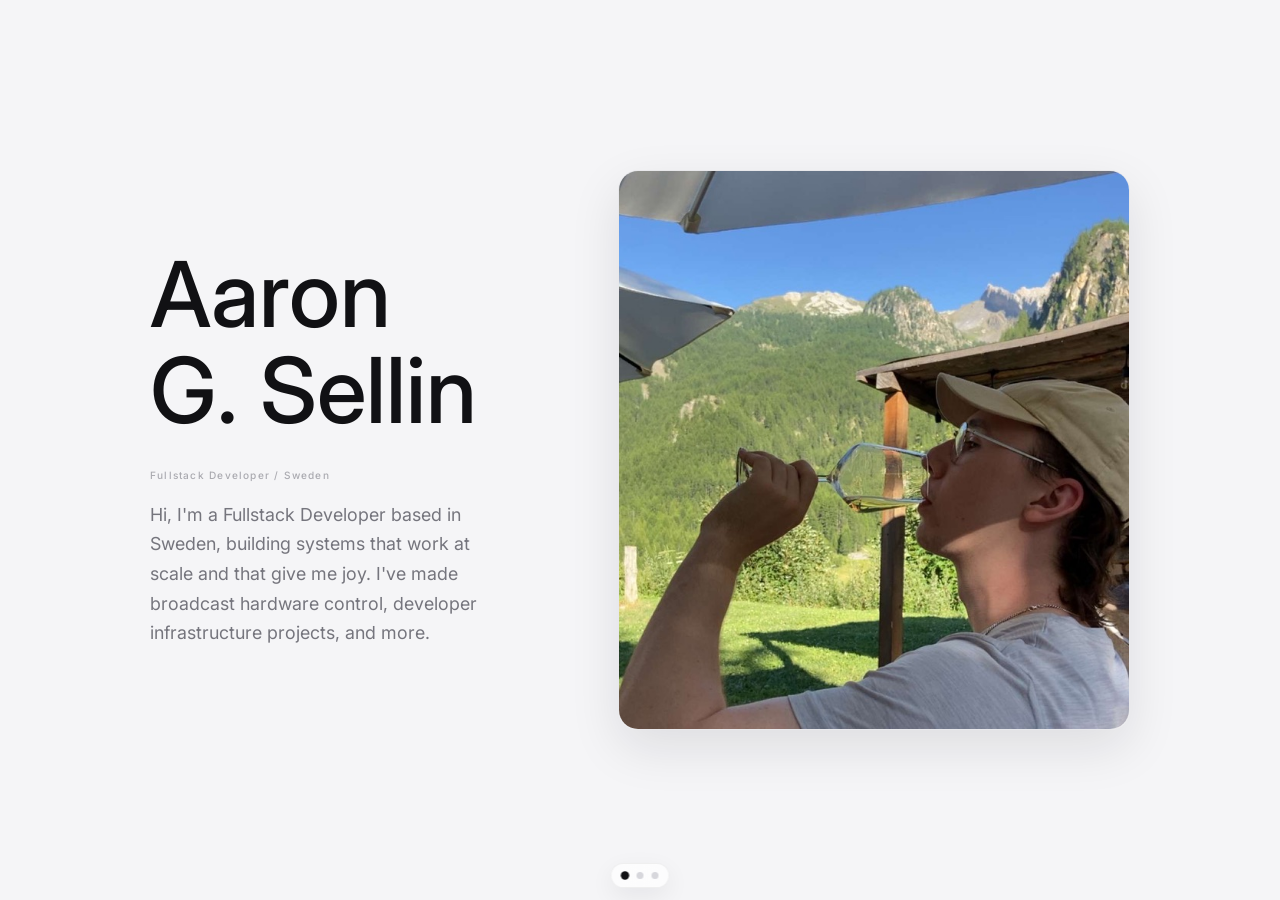
==== commit 6c09dbc3: "text" ====
--- a/index.html
+++ b/index.html
@@ -5,7 +5,7 @@
     <meta name="viewport" content="width=device-width, initial-scale=1.0" />
     <meta
       name="description"
-      content="Aaron G. Sellin, Software Engineer based in Sweden, building systems that work at scale."
+      content="Aaron G. Sellin, Fullstack Developer based in Sweden, building systems that work at scale."
     />
     <title>Aaron G. Sellin</title>
     <link rel="icon" type="image/jpeg" href="me.jpeg" />
@@ -26,7 +26,7 @@
       <div class="intro-text">
         <div class="intro-rule"></div>
         <p class="intro-name">Aaron G. Sellin</p>
-        <p class="intro-sub">Software Engineer</p>
+        <p class="intro-sub">Fullstack Developer</p>
       </div>
     </div>
 
@@ -42,9 +42,9 @@
             </div>
 
             <p class="hero-desc">
-              Software engineer based in Sweden, building systems that work at
-              scale. Broadcast hardware control, developer infrastructure, and
-              consumer products.
+              Hi, I'm a Fullstack Developer based in Sweden, building systems
+              that work at scale and that give me joy. I've made broadcast
+              hardware control, developer infrastructure projects, and more.
             </p>
           </div>
           <img src="me3.jpeg" alt="Aaron in the Alps" class="hero-side-photo" />
@@ -149,32 +149,6 @@
                   Find a time that works for everyone. Real-time scheduling for
                   trips and events with multiple people. Focused on
                   documentation, and minimal usage footprint.
-                </p>
-              </div>
-            </div>
-
-            <div class="proj-card reveal">
-              <div class="proj-card-preview-link">
-                <div class="browser-chrome">
-                  <span class="browser-dot"></span>
-                  <span class="browser-dot"></span>
-                  <span class="browser-dot"></span>
-                  <span class="browser-url">Bussy Queue - Coming Soon</span>
-                </div>
-                <div class="proj-card-preview proj-card-preview--placeholder">
-                  <div class="proj-placeholder-inner">
-                    <span class="proj-placeholder-name">Bussy Queue</span>
-                  </div>
-                </div>
-              </div>
-              <div class="proj-card-body">
-                <div class="proj-card-title-row">
-                  <h3 class="proj-card-name">Bussy Queue</h3>
-                </div>
-                <p class="proj-card-desc">
-                  Drop-in traffic queue for any stack. Per-route rate limiting,
-                  usage-based pricing, and bot protection. Integrate in an
-                  afternoon, not a month.
                 </p>
               </div>
             </div>
--- a/style.css
+++ b/style.css
@@ -83,7 +83,7 @@
   display: block;
   margin-bottom: 1rem;
   color: #aaaab0;
-  content: "Software engineer / Sweden";
+  content: "Fullstack Developer / Sweden";
   font-size: 0.63rem;
   font-weight: 500;
   letter-spacing: 0.12em;
